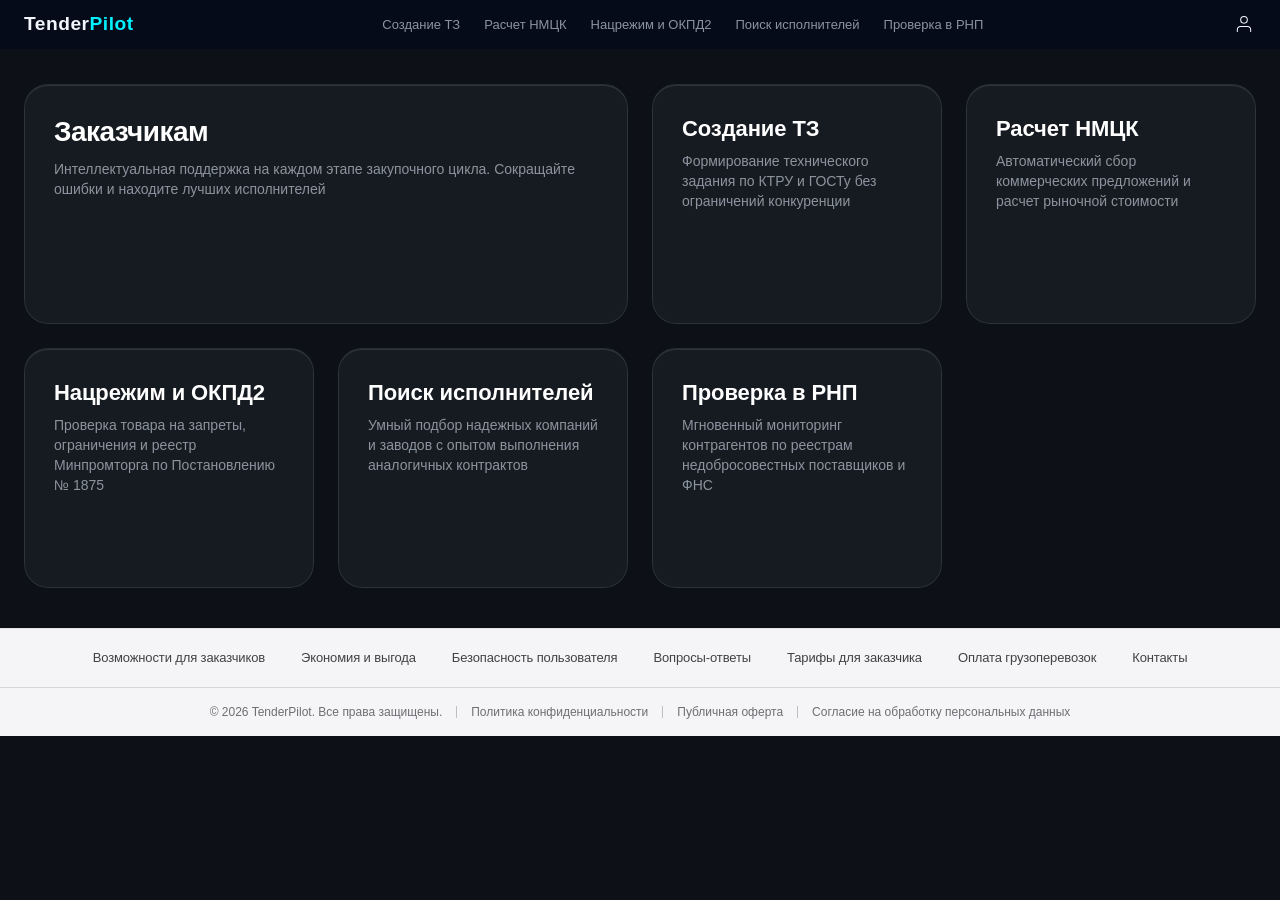
==== customer.html @ 8865c6a0 "Add files via upload" ====
<!DOCTYPE html>
<html lang="ru">
<head>
    <meta charset="UTF-8">
    <meta name="viewport" content="width=device-width, initial-scale=1.0">
    <title>Заказчикам — TenderPilot | Инструменты для эффективных закупок</title>
    <meta name="description" content="Автоматизация закупок: генерация ТЗ, расчет НМЦК, поиск надежных поставщиков и контроль этапов исполнения.">
    <link rel="stylesheet" href="style.css">
</head>
<body>

    <header>
        <div class="header-container">
            <button class="menu-toggle" id="menu-toggle" aria-label="Меню">
                <svg class="icon-burger" viewBox="0 0 24 24" fill="none" stroke="currentColor" stroke-linecap="round" stroke-linejoin="round">
                    <line x1="3" y1="12" x2="21" y2="12"></line>
                    <line x1="3" y1="6" x2="21" y2="6"></line>
                    <line x1="3" y1="18" x2="21" y2="18"></line>
                </svg>
                <svg class="icon-close" viewBox="0 0 24 24" fill="none" stroke="currentColor" stroke-linecap="round" stroke-linejoin="round">
                    <line x1="17" y1="7" x2="7" y2="17"></line>
                    <line x1="7" y1="7" x2="17" y2="17"></line>
                </svg>
            </button>

            <a class="logo" href="index.html">Tender<span>Pilot</span></a>

            <nav class="nav-links" id="main-nav">
                <a href="#card-tz" class="menu-item-link">Создание ТЗ</a>
                <a href="#card-nmck" class="menu-item-link">Расчет НМЦК</a>
                <a href="#card-natregime" class="menu-item-link">Нацрежим и ОКПД2</a>
                <a href="#card-search" class="menu-item-link">Поиск исполнителей</a>
                <a href="#card-rnp" class="menu-item-link">Проверка в РНП</a>
            </nav>

            <a class="lk-btn" href="#login" aria-label="Личный кабинет">
                <svg viewBox="0 0 24 24" fill="none" stroke="currentColor" stroke-linecap="round" stroke-linejoin="round">
                    <path d="M20 21v-2a4 4 0 0 0-4-4H8a4 4 0 0 0-4 4v2" />
                    <circle cx="12" cy="7" r="4" />
                </svg>
            </a>
        </div>
    </header>

    <main>
        <div id="grid-customer" class="bento-grid">
            <!-- Hero блок -->
            <div class="bento-card main-hero">
                <div class="bento-card-inner">
                    <div class="bento-card-front">
                        <h1>Заказчикам</h1>
                        <p>Интеллектуальная поддержка на каждом этапе закупочного цикла. Сокращайте ошибки и находите лучших исполнителей</p>
                    </div>
                </div>
            </div>

            <!-- 1. Создание ТЗ (маленькая) -->
            <div class="bento-card" id="card-tz">
                <div class="bento-card-inner">
                    <div class="bento-card-front">
                        <div class="bento-card-front-content">
                            <h3>Создание ТЗ</h3>
                            <p>Формирование технического задания по КТРУ и ГОСТу без ограничений конкуренции</p>
                        </div>
                    </div>
                    <div class="bento-card-back">
                        <div class="bento-card-back-header">
                            <h3>Генератор ТЗ</h3>
                            <div class="bento-card-close-icon">
                                <svg viewBox="0 0 24 24" fill="none" stroke="currentColor" stroke-width="2.5" stroke-linecap="round" stroke-linejoin="round"><line x1="18" y1="6" x2="6" y2="18"></line><line x1="6" y1="6" x2="18" y2="18"></line></svg>
                            </div>
                        </div>
                        <div class="bento-card-widget-zone">
                            <p>Опишите предмет закупки в свободной форме...</p>
                        </div>
                    </div>
                </div>
            </div>

            <!-- 2. Расчет НМЦК (маленькая) -->
            <div class="bento-card" id="card-nmck">
                <div class="bento-card-inner">
                    <div class="bento-card-front">
                        <div class="bento-card-front-content">
                            <h3>Расчет НМЦК</h3>
                            <p>Автоматический сбор коммерческих предложений и расчет рыночной стоимости</p>
                        </div>
                    </div>
                    <div class="bento-card-back">
                        <div class="bento-card-back-header">
                            <h3>Обоснование НМЦК</h3>
                            <div class="bento-card-close-icon">
                                <svg viewBox="0 0 24 24" fill="none" stroke="currentColor" stroke-width="2.5" stroke-linecap="round" stroke-linejoin="round"><line x1="18" y1="6" x2="6" y2="18"></line><line x1="6" y1="6" x2="18" y2="18"></line></svg>
                            </div>
                        </div>
                        <div class="bento-card-widget-zone"></div>
                    </div>
                </div>
            </div>

            <!-- 3. Нацрежим и ОКПД2 (широкая на всю ширину на мобилке) -->
            <div class="bento-card bento-wide" id="card-natregime">
                <div class="bento-card-inner">
                    <div class="bento-card-front">
                        <div class="bento-card-front-content">
                            <h3>Нацрежим и ОКПД2</h3>
                            <p>Проверка товара на запреты, ограничения и реестр Минпромторга по Постановлению № 1875</p>
                        </div>
                    </div>
                    <div class="bento-card-back">
                        <div class="bento-card-back-header">
                            <h3>Проверка нацрежима</h3>
                            <div class="bento-card-close-icon">
                                <svg viewBox="0 0 24 24" fill="none" stroke="currentColor" stroke-width="2.5" stroke-linecap="round" stroke-linejoin="round"><line x1="18" y1="6" x2="6" y2="18"></line><line x1="6" y1="6" x2="18" y2="18"></line></svg>
                            </div>
                        </div>
                        <div class="bento-card-widget-zone">
                            <p>Введите код ОКПД2 или наименование товара...</p>
                        </div>
                    </div>
                </div>
            </div>

            <!-- 4. Поиск исполнителей (маленькая) -->
            <div class="bento-card" id="card-search">
                <div class="bento-card-inner">
                    <div class="bento-card-front">
                        <div class="bento-card-front-content">
                            <h3>Поиск исполнителей</h3>
                            <p>Умный подбор надежных компаний и заводов с опытом выполнения аналогичных контрактов</p>
                        </div>
                    </div>
                    <div class="bento-card-back">
                        <div class="bento-card-back-header">
                            <h3>Подбор поставщиков</h3>
                            <div class="bento-card-close-icon">
                                <svg viewBox="0 0 24 24" fill="none" stroke="currentColor" stroke-width="2.5" stroke-linecap="round" stroke-linejoin="round"><line x1="18" y1="6" x2="6" y2="18"></line><line x1="6" y1="6" x2="18" y2="18"></line></svg>
                            </div>
                        </div>
                        <div class="bento-card-widget-zone"></div>
                    </div>
                </div>
            </div>

            <!-- 5. Проверка в РНП (маленькая) -->
            <div class="bento-card" id="card-rnp">
                <div class="bento-card-inner">
                    <div class="bento-card-front">
                        <div class="bento-card-front-content">
                            <h3>Проверка в РНП</h3>
                            <p>Мгновенный мониторинг контрагентов по реестрам недобросовестных поставщиков и ФНС</p>
                        </div>
                    </div>
                    <div class="bento-card-back">
                        <div class="bento-card-back-header">
                            <h3>Скоринг контрагента</h3>
                            <div class="bento-card-close-icon">
                                <svg viewBox="0 0 24 24" fill="none" stroke="currentColor" stroke-width="2.5" stroke-linecap="round" stroke-linejoin="round"><line x1="18" y1="6" x2="6" y2="18"></line><line x1="6" y1="6" x2="18" y2="18"></line></svg>
                            </div>
                        </div>
                        <div class="bento-card-widget-zone"></div>
                    </div>
                </div>
            </div>
        </div>
    </main>

<!-- ==================== ИНТЕРАКТИВНЫЙ ПРЕДФУТЕР V5 (МОНОЛИТ) ==================== -->
<section class="premium-shutter-section">
    <div class="shutter-layout-container">
        
        <!-- Управляющая строчка кнопок меню -->
<!-- Управляющая строчка кнопок меню -->
<div class="shutter-control-bar">
    <button class="shutter-trigger-btn" data-panel="panel-features">Возможности для заказчиков</button>
    <button class="shutter-trigger-btn" data-panel="panel-benefits">Экономия и выгода</button>
    <button class="shutter-trigger-btn" data-panel="panel-security">Безопасность пользователя</button>
    <button class="shutter-trigger-btn" data-panel="panel-faq">Вопросы-ответы</button>
    <button class="shutter-trigger-btn" data-panel="panel-tariffs">Тарифы для заказчика</button>
    <button class="shutter-trigger-btn" data-panel="panel-payment">Оплата грузоперевозок</button>
    <button class="shutter-trigger-btn" data-panel="panel-contacts">Контакты</button>
</div>

        <!-- Главный контейнер для выезжающих панелей -->
        <div class="shutter-dynamic-box">
        
<!-- ВОЗМОЖНОСТИ ДЛЯ Заказчиков -->
<div id="panel-features" class="shutter-panel-item">
    <div class="shutter-features-showcase">
        
        <!-- Левая половина: Аккордеон (650px) -->
        <div class="shutter-faq-accordion-box">
            
            <!-- Пункт 1: Создание ТЗ -->
            <div class="shutter-accordion-item" data-image="1">
                <button class="shutter-accordion-trigger">
                    <span>Автоматическая генерация технических заданий по ГОСТ и КТРУ без риска жалоб в ФАС</span>
                    <span class="shutter-arrow-icon"></span>
                </button>
                <div class="shutter-accordion-content">
                    <p>Интеллектуальный генератор ТЗ TenderPilot за считанные минуты формирует юридически безупречное описание объекта закупки по 44-ФЗ и 223-ФЗ на основе краткого запроса в свободной форме. Нейросеть автоматически подбирает актуальные коды ОКПД2, обязательные характеристики из каталога товаров, работ и услуг (КТРУ) и действующие стандарты ГОСТ. Алгоритм проверяет текст на признаки ограничения конкуренции и упоминание конкретных брендов без обоснования, защищая контрактного управляющего от предписаний и штрафов ФАС, а также исключая поставку некачественных аналогов.</p>
                </div>
            </div>


            <!-- Пункт 2: Расчет НМЦК -->
            <div class="shutter-accordion-item" data-image="2">
                <button class="shutter-accordion-trigger">
                    <span>Автоматический сбор коммерческих предложений и безошибочный расчет НМЦК</span>
                    <span class="shutter-arrow-icon"></span>
                </button>
                <div class="shutter-accordion-content">
                    <p>Сервис обоснования цены TenderPilot избавляет контрактную службу от рутинного обзвона поставщиков и ручного свода таблиц. Система автоматически анализирует исполненные контракты из реестра ЕИС, актуальные рыночные предложения и прайс-листы проверенных компаний, формируя релевантную выборку цен без аномальных отклонений. Алгоритм мгновенно рассчитывает начальную максимальную цену контракта методом сопоставимых рыночных цен с учетом коэффициента вариации и готовит готовый протокол обоснования НМЦК, защищенный от претензий Казначейства и органов финансового контроля.</p>
                </div>
            </div>

            <!-- Пункт 3: Поиск исполнителя -->
            <div class="shutter-accordion-item" data-image="3">
                <button class="shutter-accordion-trigger">
                    <span>Интеллектуальный подбор надежных поставщиков и подрядчиков с подтвержденным опытом</span>
                    <span class="shutter-arrow-icon"></span>
                </button>
                <div class="shutter-accordion-content">
                    <p>Алгоритм подбора исполнителей TenderPilot решает проблему несостоявшихся закупок и слабой конкуренции на торгах. Система анализирует базу исполненных контрактов из ЕИС, реестры субъектов МСП, производственные мощности и региональное присутствие компаний, формируя список целевых поставщиков с подтвержденным опытом работы по вашему ОКПД2. Вы можете в один клик отправить адресные приглашения на участие в тендере или закупке малого объема проверенным производителям, обеспечив высокую конкуренцию, реальное снижение начальной цены и своевременное закрытие потребности.</p>
                </div>
            </div>

            <!-- Пункт 4: Анализ рисков -->
            <div class="shutter-accordion-item" data-image="4">
                <button class="shutter-accordion-trigger">
                    <span>Автоматическая проверка заявок на аффилированность, сговор и коррупционные риски</span>
                    <span class="shutter-arrow-icon"></span>
                </button>
                <div class="shutter-accordion-content">
                    <p>Модуль комплаенс-контроля TenderPilot защищает заказчика от картельных сговоров, конфликта интересов и заключения контрактов с фирмами-однодневками. Система за секунды проводит глубокий скоринг участников по базам ФНС, арбитражных судов и исполнительных производств, выявляя скрытую аффилированность через общих учредителей, директоров, адреса, IP и телефоны. Алгоритм подсвечивает признаки ценового демпинга, массовой смены руководства и налоговых блокировок, помогая закупочной комиссии принимать обоснованные решения и проходить любые проверки контролирующих органов без замечаний.</p>
                </div>
            </div>


            <!-- Пункт 5: Проверка в РНП -->
            <div class="shutter-accordion-item" data-image="5">
                <button class="shutter-accordion-trigger">
                    <span>Мгновенный мониторинг участников по реестрам недобросовестных поставщиков (РНП)</span>
                    <span class="shutter-arrow-icon"></span>
                </button>
                <div class="shutter-accordion-content">
                    <p>Система автоматической проверки контрагентов TenderPilot избавляет закупочную комиссию от ручного поиска сведений в реестрах ФАС и исключает ошибки при рассмотрении заявок. Платформа в режиме реального времени сверяет каждого участника по официальным базам РНП по 44-ФЗ, 223-ФЗ и 615-ПП, а также проверяет наличие записей в чёрном списке у его учредителей и генерального директора. При обнаружении нарушений или фактов уклонения от контрактов алгоритм мгновенно формирует аргументированное заключение для протокола отклонения, защищая заказчика от срыва поставок и административных штрафов.</p>
                </div>
            </div>


            <!-- Пункт 6: Контроль этапов -->
            <div class="shutter-accordion-item" data-image="6">
                <button class="shutter-accordion-trigger">
                    <span>Сквозной контроль сроков закупочного цикла, исполнения контрактов и документооборота</span>
                    <span class="shutter-arrow-icon"></span>
                </button>
                <div class="shutter-accordion-content">
                    <p>Система управления закупочным циклом TenderPilot избавляет контрактную службу от ручного ведения таблиц и страхует от просрочки процессуальных регламентов. Платформа автоматически формирует календарь ключевых контрольных точек по каждой процедуре: от ответов на запросы разъяснений и публикации протоколов в ЕИС до графиков поставки, электронной приёмки и оплаты по контракту. Умные уведомления заранее напоминают о приближающихся дедлайнах и формируют шаблоны претензий при нарушении сроков подрядчиком, обеспечивая полный порядок в ЭДО и защиту специалистов от штрафов за нарушение сроков.</p>
                </div>
            </div>


            <!-- Пункт 7: Обучение -->
            <div class="shutter-accordion-item" data-image="7">
                <button class="shutter-accordion-trigger">
                    <span>База знаний, разбор изменений 44-ФЗ и 223-ФЗ и практика решений ФАС для заказчиков</span>
                    <span class="shutter-arrow-icon"></span>
                </button>
                <div class="shutter-accordion-content">
                    <p>Образовательный модуль TenderPilot помогает контрактным управляющим и членам закупочных комиссий всегда работать по актуальным нормам законодательства без риска допустить ошибку из-за очередных поправок. Платформа предоставляет доступ к структурированным курсам по 44-ФЗ и 223-ФЗ, пошаговым инструкциям по применению национального режима, правилам электронной приёмки и претензионной работе. Встроенная база актуальных разъяснений Минфина, решений ФАС и проверенных шаблонов документов позволяет быстро находить законное решение в сложных рабочих ситуациях и оперативно вводить в работу новых сотрудников отдела закупок.</p>
                </div>
            </div>

        </div> <!-- /shutter-faq-accordion-box -->

   
    <!-- Правая половина: Чистое пространство для картинок (650px) -->
               <!-- Правая половина: Сюда подставил реальные картинки для тестов -->
        <div class="shutter-features-visual">
            <img src="https://unsplash.com" class="feat-showcase-img" data-img="1" alt="Создание ТЗ по ГОСТ и КТРУ для заказчиков">
            <img src="https://unsplash.com" class="feat-showcase-img" data-img="2" alt="Автоматический сбор КП и расчет НМЦК">
            <img src="https://unsplash.com" class="feat-showcase-img" data-img="3" alt="Поиск надежных исполнителей и поставщиков">
            <img src="https://unsplash.com" class="feat-showcase-img" data-img="4" alt="Анализ рисков, сговора и аффилированности заявок">
            <img src="https://unsplash.com" class="feat-showcase-img" data-img="5" alt="Проверка участников по реестру недобросовестных поставщиков РНП">
            <img src="https://unsplash.com" class="feat-showcase-img" data-img="6" alt="Сквозной контроль этапов закупки и документооборота">
            <img src="https://unsplash.com" class="feat-showcase-img" data-img="7" alt="Обучение и база знаний по 44-ФЗ и 223-ФЗ для заказчиков">
        </div>

    </div> <!-- /shutter-features-showcase -->
</div> <!-- /panel-features -->

<!-- ПАНЕЛЬ: ЭКОНОМИЯ И ВЫГОДА -->
<div id="panel-benefits" class="shutter-panel-item">
    <div class="shutter-payment-flow">
        
        <div class="shutter-payment-block">
            <h4 class="shutter-payment-title">Экономия до 80% времени на подготовке закупки и расчете НМЦК</h4>
            <p class="shutter-payment-text">Ручное составление технического задания по ГОСТ, подбор кодов КТРУ и сбор коммерческих предложений занимают у специалиста от нескольких часов до пары дней. Интеллектуальные алгоритмы TenderPilot формируют документацию и обосновывают начальную цену контракта за 5–10 минут, кратно повышая скорость работы отдела закупок.</p>
        </div>

        <div class="shutter-payment-divider"></div>

        <div class="shutter-payment-block">
            <h4 class="shutter-payment-title">Защита от штрафов ФАС, претензий КРУ и срыва поставок</h4>
            <p class="shutter-payment-text">Стоимость подписки окупается с первой предотвращённой ошибки в извещении или при проверке заявок. Система заранее выявляет признаки ограничения конкуренции, сговор и аффилированность участников, а также отсеивает фирмы-однодневки из РНП, страхуя заказчика от административных штрафов и неисполненных контрактов.</p>
        </div>

        <div class="shutter-payment-divider"></div>

        <div class="shutter-payment-block">
            <h4 class="shutter-payment-title">Реальная экономия бюджета и рост объема закупок без расширения штата</h4>
            <p class="shutter-payment-text">Адресное приглашение проверенных производителей повышает конкуренцию на торгах и обеспечивает максимальное снижение цены от НМЦК. При этом один контрактный управляющий с помощью TenderPilot успевает вести в 3–4 раза больше процедур по 44-ФЗ и 223-ФЗ без переработок и раздувания штата.</p>
        </div>

    </div>
</div>

<!-- ПАНЕЛЬ: БЕЗОПАСНОСТЬ ДЛЯ ПОЛЬЗОВАТЕЛЯ -->
<div id="panel-security" class="shutter-panel-item">
    <div class="shutter-payment-flow">
        
        <div class="shutter-payment-block">
            <h4 class="shutter-payment-title">Полная конфиденциальность черновиков закупок и расчетов НМЦК</h4>
            <p class="shutter-payment-text">Загруженные вами проекты технических заданий, расчеты начальной максимальной цены, коммерческие предложения и заявки участников строго изолированы в вашем рабочем пространстве. Информация заказчика не используется для дообучения общих моделей ИИ и гарантированно не попадает к третьим лицам до публикации закупки.</p>
        </div>

        <div class="shutter-payment-divider"></div>

        <div class="shutter-payment-block">
            <h4 class="shutter-payment-title">Правовая точность и опоры на нормы закона без выдумок ИИ</h4>
            <p class="shutter-payment-text">Алгоритмы TenderPilot работают исключительно на основе актуальной редакции 44-ФЗ, 223-ФЗ, действующих стандартов ГОСТ, каталога КТРУ и официальных реестров ФНС и ФАС. Каждый вывод при генерации ТЗ или проверке контрагента подкрепляется точной ссылкой на нормативный акт или реестровую запись.</p>
        </div>

        <div class="shutter-payment-divider"></div>

        <div class="shutter-payment-block">
            <h4 class="shutter-payment-title">Защищённый российский контур и соответствие 152-ФЗ</h4>
            <p class="shutter-payment-text">Передача данных между браузером и платформой защищена современным криптографическим шифрованием, а хранение и обработка информации осуществляются на серверах на территории РФ в полном соответствии с требованиями 152-ФЗ и корпоративными регламентами информационной безопасности.</p>
        </div>

    </div>
</div>


<!-- ПАНЕЛЬ 1: ТАРИФЫ (Монохромная лента) -->
            <div id="panel-tariffs" class="shutter-panel-item">
                <div class="shutter-tariffs-row">
                    
                    <!-- Плашка 1 -->
                    <div class="shutter-tariff-card">
                        <div class="shutter-card-head">
                            <h3>Старт</h3>
                            <div class="shutter-price-val">9 900 ₽<span>/мес</span></div>
                        </div>
                        <ul class="shutter-card-list">
                            <li>Генератор ТЗ по ГОСТ и каталогу КТРУ (до 15 закупок)</li>
                            <li>Автоматический сбор КП и расчет НМЦК</li>
                            <li>Мгновенная проверка участников по реестру РНП</li>
                            <li>Доступ к базе знаний и шаблонам по 44-ФЗ и 223-ФЗ</li>
                        </ul>
                        <button class="shutter-btn-action js-open-contacts">Выбрать</button>
                    </div>

                    <!-- Плашка 2 -->
                    <div class="shutter-tariff-card">
                        <div class="shutter-card-head">
                            <h3>Бизнес</h3>
                            <div class="shutter-price-val">19 900 ₽<span>/мес</span></div>
                        </div>
                        <ul class="shutter-card-list">
                            <li>Безлимитная генерация ТЗ и обоснование НМЦК</li>
                            <li>Умный поиск надежных поставщиков с опытом в ЕИС</li>
                            <li>Трекинг сроков контракта и контроль документооборота</li>
                            <li>Персональный онлайн-консультант по закупкам</li>
                        </ul>
                        <button class="shutter-btn-action js-open-contacts">Выбрать</button>
                    </div>

                    <!-- Плашка 3 (Акцентная) -->
                    <div class="shutter-tariff-card shutter-featured">
                        <div class="shutter-card-head">
                            <h3>Про</h3>
                            <div class="shutter-price-val">34 900 ₽<span>/мес</span></div>
                        </div>
                        <ul class="shutter-card-list">
                            <li>Глубокий анализ заявок на сговор и аффилированность</li>
                            <li>Антикоррупционный скоринг и защита от жалоб в ФАС</li>
                            <li>Полный безлимит на все инструменты для отдела закупок</li>
                            <li>Выделенный эксперт и аудит документации 24/7</li>
                        </ul>
                        <button class="shutter-btn-action js-open-contacts">Выбрать</button>
                    </div>

                    <!-- Плашка 4 -->
                    <div class="shutter-tariff-card">
                        <div class="shutter-card-head">
                            <h3>Кастом</h3>
                            <div class="shutter-price-val">Индивидуально</div>
                        </div>
                        <ul class="shutter-card-list">
                            <li>Интеграция по API с 1С, ERP и корпоративными ЭТП</li>
                            <li>Обучение контрактной службы и закупочной комиссии</li>
                            <li>Выделенный защищенный сервер под требования ИБ</li>
                            <li>Работа по 44-ФЗ / 223-ФЗ, индивидуальный договор и ЭДО</li>
                        </ul>
                        <button class="shutter-btn-action js-open-contacts">Связаться</button>
                    </div>

                </div>
            </div>

<!-- --- БЛОК ОПЛАТЫ (ПОСЛЕДОВАТЕЛЬНЫЙ ПОТОК В СТИЛЕ FAQ) --- -->
<div id="panel-payment" class="shutter-panel-item">
    <div class="shutter-payment-flow">
        
        <!-- Способ 1 -->
        <div class="shutter-payment-block">
            <h4 class="shutter-payment-title">Моментальная онлайн-оплата на платформе</h4>
            <p class="shutter-payment-text">
                Удобный и самый быстрый способ активировать транспортные услуги. Оплата осуществляется непосредственно на сайте TenderPilot с помощью банковских карт (Visa, Mastercard, МИР) или через Систему быстрых платежей (QR-код СБП).
            </p>
            <ul class="shutter-payment-sublist">
                <li><strong>Безопасность транзакций:</strong> Все операции проходят через сертифицированный платежный шлюз с поддержкой протокола 3D-Secure. Сервис TenderPilot не сохраняет и не передает третьим лицам платежные данные вашей карты.</li>
                <li><strong>Скорость обработки:</strong> Зачисление средств происходит мгновенно, а официальный фискальный чек автоматически отправляется на ваш email.</li>
            </ul>
        </div>

        <!-- Тонкая горизонтальная разделительная черта -->
        <div class="shutter-payment-divider"></div>

        <!-- Способ 2 -->
        <div class="shutter-payment-block">
            <h4 class="shutter-payment-title">Безналичный расчет по счету от транспортной компании</h4>
            <p class="shutter-payment-text">
                Оптимальный вариант для юридических лиц и индивидуальных предпринимателей, которым необходим полный пакет закрывающих документов для бухгалтерии.
            </p>
            <ul class="shutter-payment-sublist">
                <li><strong>Как это работает:</strong> Если доставка груза организуется через партнерские транспортные компании, официальный счет на оплату логистических услуг формируется и отправляется на вашу электронную почту напрямую от ТК.</li>
                <li><strong>Удобство и отчетность:</strong> Оплата производится стандартным банковским переводом на расчетный счет. По завершении грузоперевозки вам предоставляются оригиналы закрывающих актов и товарно-транспортных накладных (УПД) через системы ЭДО или курьерской почтой.</li>
            </ul>
        </div>

    </div>
</div>

<!-- ПАНЕЛЬ 2: FAQ (7 Вопросов для заказчиков) -->
            <div id="panel-faq" class="shutter-panel-item">
                <div class="shutter-faq-accordion-box">
                    
                    <!-- Вопрос 1 -->
                    <div class="shutter-accordion-item">
                        <button class="shutter-accordion-trigger">
                            <span>Гарантирует ли генератор ТЗ отсутствие жалоб в ФАС и штрафов?</span>
                            <span class="shutter-arrow-icon"></span>
                        </button>
                        <div class="shutter-accordion-content">
                            <p>Нейросеть формирует техническое задание строго на основе актуальных позиций каталога КТРУ, действующих ГОСТов и требований национального режима. Алгоритм автоматически исключает избыточные требования и упоминания товарных знаков без обоснования эквивалентности, защищая контрактного управляющего от предписаний и штрафов антимонопольной службы.</p>
                        </div>
                    </div>

                    <!-- Вопрос 2 -->
                    <div class="shutter-accordion-item">
                        <button class="shutter-accordion-trigger">
                            <span>Подходит ли автоматический расчет НМЦК для проверок Казначейства и КРУ?</span>
                            <span class="shutter-arrow-icon"></span>
                        </button>
                        <div class="shutter-accordion-content">
                            <p>Да, система использует метод сопоставимых рыночных цен в строгом соответствии со статьей 22 44-ФЗ и методическими рекомендациями Минэкономразвития. Платформа подбирает идентичные исполненные контракты из реестра ЕИС, очищает выборку от аномальных выбросов и формирует готовый протокол обоснования НМЦК с расчетом коэффициента вариации.</p>
                        </div>
                    </div>

                    <!-- Вопрос 3 -->
                    <div class="shutter-accordion-item">
                        <button class="shutter-accordion-trigger">
                            <span>Как система помогает привлекать надежных исполнителей на закупки?</span>
                            <span class="shutter-arrow-icon"></span>
                        </button>
                        <div class="shutter-accordion-content">
                            <p>Алгоритм анализирует базу исполненных контрактов в ЕИС по вашему коду ОКПД2, отбирает реальных производителей и поставщиков с подтвержденным опытом работы в вашем регионе без срывов и неустоек. Вы можете в один клик направить им адресные приглашения на торги, обеспечив высокую конкуренцию и реальное снижение начальной цены.</p>
                        </div>
                    </div>

                    <!-- Вопрос 4 -->
                    <div class="shutter-accordion-item">
                        <button class="shutter-accordion-trigger">
                            <span>По каким признакам нейросеть выявляет сговор и аффилированность участников?</span>
                            <span class="shutter-arrow-icon"></span>
                        </button>
                        <div class="shutter-accordion-content">
                            <p>Модуль антикоррупционного анализа сопоставляет данные ЕГРЮЛ, ФНС, арбитражных дел и историю совместного участия компаний в прошлых торгах. Система подсвечивает общих учредителей, руководителей, совпадение контактов, адресов и признаки ценового «тарана», помогая комиссии обоснованно оценивать риски и проходить проверки без замечаний.</p>
                        </div>
                    </div>

                    <!-- Вопрос 5 -->
                    <div class="shutter-accordion-item">
                        <button class="shutter-accordion-trigger">
                            <span>Проверяет ли сервис бывших учредителей и директоров при поиске в РНП?</span>
                            <span class="shutter-arrow-icon"></span>
                        </button>
                        <div class="shutter-accordion-content">
                            <p>Да, мониторинг ведется одновременно по реестрам недобросовестных поставщиков по 44-ФЗ, 223-ФЗ и 615-ПП в режиме реального времени. Система проверяет не только ИНН самой организации-участника, но и наличие записей в черном списке ФАС у ее генерального директора и учредителей, исключая допуск недобросовестных подрядчиков через новые юрлица.</p>
                        </div>
                    </div>

                    <!-- Вопрос 6 -->
                    <div class="shutter-accordion-item">
                        <button class="shutter-accordion-trigger">
                            <span>Как быстро обновляется база знаний и курсы при поправках в 44-ФЗ и 223-ФЗ?</span>
                            <span class="shutter-arrow-icon"></span>
                        </button>
                        <div class="shutter-accordion-content">
                            <p>Методическая база, шаблоны документов и обучающие модули для специалистов контрактной службы обновляются в течение 48 часов после вступления в силу новых постановлений Правительства, разъяснений Минфина или знаковых решений ФАС. Вся информация подается в формате пошаговых инструкций для ежедневной работы.</p>
                        </div>
                    </div>

                    <!-- Вопрос 7 -->
                    <div class="shutter-accordion-item">
                        <button class="shutter-accordion-trigger">
                            <span>Как оформляется оплата для бюджетных и корпоративных заказчиков?</span>
                            <span class="shutter-arrow-icon"></span>
                        </button>
                        <div class="shutter-accordion-content">
                            <p>Мы работаем по безналичному расчету с государственными, муниципальными учреждениями и коммерческими компаниями по 44-ФЗ и 223-ФЗ. Предоставляем полный комплект документов для бухгалтерии, выставляем счета и закрывающие УПД через системы электронного документооборота Контур.Диадок и СБИС, а также открываем бесплатный тестовый доступ на 3 дня по ИНН.</p>
                        </div>
                    </div>

                </div>
            </div>


<!-- ПАНЕЛЬ 3: КОНТАКТЫ -->
<div id="panel-contacts" class="shutter-panel-item">
    <div class="shutter-contacts-single-flow">
        
        <div class="shutter-flow-line">
            <span>Связаться в мессенджере: </span>
            <a href="https://t.me" target="_blank" class="shutter-flow-link">Telegram</a>, 
            <a href="https://wa.me" target="_blank" class="shutter-flow-link">WhatsApp</a>
        </div>
        
        <div class="shutter-flow-line">
            <span>Электронная почта: </span>
            <a href="mailto:info@tenderpilot.ru" class="shutter-flow-link">info@tenderpilot.ru</a>
        </div>
        
        <div class="shutter-flow-line">
            <span>Тел: </span>
            <a href="tel:+78000000000" class="shutter-flow-link">8 800 000-00-00</a>
        </div>
        
        <div class="shutter-flow-legal-group">
            <div class="shutter-flow-line">
                <span>ИП Ромашка Александр Владимирович</span>
            </div>
            <div class="shutter-flow-line">
                <span>ИНН: 77XXXXXXXXXX, ОГРНИП: XXXXXXXXXXXXXXX</span>
            </div>
        </div>

   </div> <!-- закрывает .shutter-contacts-single-flow -->
</div> <!-- закрывает #panel-contacts -->
</div> <!-- закрывает .shutter-dynamic-box -->
</div> <!-- закрывает .shutter-layout-container -->
</section> <!-- закрывает .premium-shutter-section -->


<footer class="legal-footer">
    <div class="legal-footer-container">
        <span class="copyright-text">&copy; 2026 TenderPilot. Все права защищены.</span>
        <a href="/privacy/" target="_blank">Политика конфиденциальности</a>
        <a href="/terms/" target="_blank">Публичная оферта</a>
        <a href="/consent/" target="_blank">Согласие на обработку персональных данных</a>
    </div>
</footer>
    <script src="main.js"></script>
</body>
</html>
---- style.css ----
/* ==========================================================================
   1. БАЗОВЫЕ НАСТРОЙКИ, СБРОС СТИЛЕЙ И ЕДИНАЯ ТИПОГРАФИКА ТЕНДЕРПИЛОТ
   ========================================================================== */
* { 
  margin: 0; 
  padding: 0; 
  box-sizing: border-box; 
  font-family: -apple-system, BlinkMacSystemFont, "Segoe UI", Roboto, Helvetica, Arial, sans-serif !important;
  -webkit-tap-highlight-color: transparent !important;
  tap-highlight-color: transparent !important;
}

html, body {
    background-color: #0d1117;
    color: #c9d1d9;
    line-height: 1.5;
    overflow-x: hidden !important;
    width: 100% !important;
    max-width: 100% !important;
    display: flex;
    flex-direction: column;
    min-height: 100vh; /* Растягиваем body на весь экран */
}


/* Фикс для предотвращения прыжков при открытии модалки */
body.bento-active {
    overflow: hidden !important;
    padding-right: 0 !important; 
}

/* ШАПКА (глухая монолитная плита поверх шторки — как Калашников) */
header {
    position: fixed;
    top: 0;
    left: 0;
    width: 100%;
    padding: 10px 0;
    background-color: #060b19;
    z-index: 100;
    display: flex;
    align-items: center;
    border-bottom: none;
    overflow: visible;
}

.header-container {
    position: relative;
    z-index: 100;
    display: flex;
    align-items: center;
    justify-content: space-between;
    width: 100%;
    max-width: 1300px;
    padding: 0 24px;
    margin: 0 auto;
    overflow: visible;
}

.logo {
    position: relative;
    z-index: 100;
    font-size: 1.2rem;
    font-weight: 700;
    color: #f0f6fc;
    letter-spacing: 0.5px;
    text-decoration: none;
}

.logo span {
    color: #00f2fe;
}

/* Бургер меню и кнопка ЛК (близнецы) */
.menu-toggle {
    position: relative;
    z-index: 100;
    display: none;
    background: none;
    border: none;
    padding: 0;
    width: 24px;
    height: 24px;
    cursor: pointer;
    color: #f0f6fc;
    align-items: center;
    justify-content: center;
    outline: none;
    overflow: visible;
    -webkit-tap-highlight-color: transparent;
}

.menu-toggle svg,
.lk-btn svg {
    position: relative;
    z-index: 2;
    width: 20px;
    height: 20px;
    stroke: #f0f6fc;
    stroke-width: 1.25;
    transition: stroke 0.2s ease, filter 0.2s ease;
    pointer-events: none;
}

/* Плавная перекрёстная смена бургера и компактной «х» в такт с иконкой ЛК */
.menu-toggle .icon-burger,
.menu-toggle .icon-close {
    position: absolute;
    top: 50%;
    left: 50%;
    transform: translate(-50%, -50%);
    will-change: opacity, transform;
}

/* При закрытии: крестик держится, пока шторка едет, а бургер проявляется в финале вместе с ЛК */
.menu-toggle .icon-burger {
    opacity: 1;
    transform: translate(-50%, -50%) scale(1);
    transition: opacity 0.32s ease 0.24s, transform 0.32s ease 0.24s, stroke 0.2s ease, filter 0.2s ease;
}

.menu-toggle .icon-close {
    opacity: 0;
    transform: translate(-50%, -50%) scale(0.85);
    transition: opacity 0.22s ease 0.14s, transform 0.22s ease 0.14s, stroke 0.2s ease, filter 0.2s ease;
}

/* При открытии: бургер уходит, крестик проявляется */
.menu-toggle.active .icon-burger {
    opacity: 0;
    transform: translate(-50%, -50%) scale(0.85);
    transition: opacity 0.16s ease 0s, transform 0.16s ease 0s, stroke 0.2s ease, filter 0.2s ease;
}

.menu-toggle.active .icon-close {
    opacity: 1;
    transform: translate(-50%, -50%) scale(1);
    transition: opacity 0.26s ease 0.12s, transform 0.26s ease 0.12s, stroke 0.2s ease, filter 0.2s ease;
}

/* Световой блик при тапе: убираем transition только у stroke и filter, но НЕ трогаем opacity */
.menu-toggle.is-tapped svg,
.lk-btn.is-tapped svg {
    stroke: #ffffff;
    filter: drop-shadow(0 0 6px rgba(255, 255, 255, 0.95));
    transition-property: opacity, transform !important;
}

/* Концентрированный чисто белый световой блик при тапе */
.menu-toggle::after,
.lk-btn::after {
    content: "";
    position: absolute;
    top: 50%;
    left: 50%;
    width: 38px;
    height: 38px;
    transform: translate(-50%, -50%) scale(0.35);
    border-radius: 50%;
    background: radial-gradient(
        circle,
        rgba(255, 255, 255, 0.78) 0%,
        rgba(255, 255, 255, 0.38) 38%,
        rgba(255, 255, 255, 0) 70%
    );
    opacity: 0;
    pointer-events: none;
    z-index: 1;
}

.menu-toggle.is-tapped::after,
.lk-btn.is-tapped::after {
    animation: iconTapGlow 0.21s cubic-bezier(0.16, 1, 0.3, 1) forwards;
}

@keyframes iconTapGlow {
    0% {
        opacity: 1;
        transform: translate(-50%, -50%) scale(0.45);
    }
    50% {
        opacity: 0.9;
        transform: translate(-50%, -50%) scale(1);
    }
    100% {
        opacity: 0;
        transform: translate(-50%, -50%) scale(1.15);
    }
}

@media (max-width: 768px) {
    .menu-toggle {
        display: flex;
    }

    .header-container {
        padding: 0 16px;
        gap: 16px;
        justify-content: flex-start;
    }

    .lk-btn {
        margin-left: auto;
    }
}

.lk-btn {
    position: relative;
    z-index: 100;
    display: flex;
    align-items: center;
    justify-content: center;
    width: 24px;
    height: 24px;
    border-radius: 0;
    background: none;
    text-decoration: none;
    outline: none;
    overflow: visible;
    -webkit-tap-highlight-color: transparent;
    opacity: 1;
    transition: opacity 0.32s ease 0.24s;
}

/* Плавное исчезновение ЛК при открытии меню */
body.menu-is-open .lk-btn {
    opacity: 0 !important;
    pointer-events: none !important;
    transition: opacity 0.2s ease 0s;
}

/* Навигация в шапке на десктопе: видна на внутренних страницах и скрыта на главной */
header .nav-links {
    display: flex;
    align-items: center;
    gap: 24px;
}

header .nav-links a {
    color: #8b949e;
    text-decoration: none;
    font-size: 13px;
    font-weight: 500;
    transition: color 0.2s ease;
    white-space: nowrap;
}

header .nav-links a:hover,
header .nav-links a.active {
    color: #f0f6fc;
}

@media (min-width: 769px) {
    body:has(.hub-main) header .nav-links {
        display: none;
    }
}

/* Блокировка скролла страницы при открытой шторке */
html.menu-open,
body.menu-open {
    overflow: hidden !important;
    overscroll-behavior: none !important;
    touch-action: none !important;
}

/* Мобильная шторка меню (плавный выезд полотна + каскад ссылок в обе стороны) */
@media (max-width: 768px) {
    header .nav-links {
        display: flex;
        flex-direction: column;
        align-items: flex-start;
        justify-content: flex-start;
        position: fixed;
        top: 44px;
        left: 0;
        right: 0;
        height: 120vh;
        padding: 53px 20px 120px 56px;
        z-index: 90;
        pointer-events: none;
        touch-action: none;
        overflow: hidden;
        background: transparent;
    }

    /* Само тёмное полотно шторки (ездит строго внутри окна ниже шапки) */
    header .nav-links::before {
        content: "";
        position: absolute;
        inset: 0;
        background-color: #060b19;
        transform: translate3d(0, -100%, 0);
        transition: transform 0.42s cubic-bezier(0.32, 0.72, 0, 1);
        z-index: 1;
        pointer-events: none;
    }

    header .nav-links.active {
        pointer-events: auto;
    }

    header .nav-links.active::before {
        transform: translate3d(0, 0, 0);
    }

    /* Ссылки поверх полотна: при закрытии уходят снизу вверх, при открытии — сверху вниз */
    header .nav-links .menu-item-link {
        position: relative;
        z-index: 2;
        width: 100%;
        text-align: left;
        color: rgba(240, 246, 252, 0.78);
        text-decoration: none;
        font-size: 1.2rem;
        font-weight: 700;
        letter-spacing: 0.5px;
        padding: 5px 0;
        border-bottom: 0.5px solid rgba(255, 255, 255, 0.07); /* ← Вот сюда */
        opacity: 0;
        transform: translate3d(0, -12px, 0);
        transition:
            opacity 0.22s ease,
            transform 0.26s cubic-bezier(0.4, 0, 0.2, 1),
            border-bottom-color 0.2s ease;
        -webkit-tap-highlight-color: transparent;
    }

    /* Обратный каскад при закрытии (снизу вверх, пока тёмное полотно ещё на месте) */
    header .nav-links .menu-item-link:nth-child(7) { transition-delay: 0.00s; }
    header .nav-links .menu-item-link:nth-child(6) { transition-delay: 0.02s; }
    header .nav-links .menu-item-link:nth-child(5) { transition-delay: 0.04s; }
    header .nav-links .menu-item-link:nth-child(4) { transition-delay: 0.06s; }
    header .nav-links .menu-item-link:nth-child(3) { transition-delay: 0.08s; }
    header .nav-links .menu-item-link:nth-child(2) { transition-delay: 0.10s; }
    header .nav-links .menu-item-link:nth-child(1) { transition-delay: 0.12s; }

    header .nav-links.active .menu-item-link {
        opacity: 1;
        transform: translate3d(0, 0, 0);
        transition:
            opacity 0.32s cubic-bezier(0.32, 0.72, 0, 1),
            transform 0.34s cubic-bezier(0.32, 0.72, 0, 1),
            border-bottom-color 0.2s ease;
    }

    /* Прямой каскад при открытии (сверху вниз вслед за шторкой) */
    header .nav-links.active .menu-item-link:nth-child(1) { transition-delay: 0.06s; }
    header .nav-links.active .menu-item-link:nth-child(2) { transition-delay: 0.09s; }
    header .nav-links.active .menu-item-link:nth-child(3) { transition-delay: 0.12s; }
    header .nav-links.active .menu-item-link:nth-child(4) { transition-delay: 0.15s; }
    header .nav-links.active .menu-item-link:nth-child(5) { transition-delay: 0.18s; }
    header .nav-links.active .menu-item-link:nth-child(6) { transition-delay: 0.21s; }
    header .nav-links.active .menu-item-link:nth-child(7) { transition-delay: 0.24s; }


    header .nav-links .menu-item-link:active {
        color: rgba(240, 246, 252, 0.78);
        border-bottom-width: 0.5px;
        border-bottom-color: rgba(255, 255, 255, 0.25);
        transition: none;
    }
}

/* ==========================================================================
   ГЛАВНАЯ СЕТКА ХАБА (HUB GRID)
   ========================================================================== */
.hub-main {
    width: 100%;
    padding: 84px 24px 60px;
    max-width: 1300px;
    margin: 0 auto;
    flex: 1 0 auto;
}

.hub-grid {
    display: grid;
    grid-template-columns: repeat(4, 1fr);
    grid-auto-rows: 240px;
    gap: 20px;
}

.hub-card {
    position: relative;
    background: linear-gradient(135deg, rgba(255, 255, 255, 0.04) 0%, rgba(255, 255, 255, 0.01) 100%);
    border: 1px solid rgba(255, 255, 255, 0.08);
    border-top-color: rgba(255, 255, 255, 0.14);
    border-radius: 32px;
    padding: 30px;
    text-decoration: none;
    overflow: hidden;
    display: flex;
    flex-direction: column;
    justify-content: flex-start;
    transition:
        transform 0.25s cubic-bezier(0.2, 0, 0.2, 1),
        border-color 0.25s ease,
        background 0.25s ease;
}

a.hub-card:hover {
    transform: scale(1.02);
    border-color: rgba(88, 166, 255, 0.4);
    background: rgba(255, 255, 255, 0.06);
}

/* Размеры карточек на ПК: 1 большая Hero (2x2), все остальные стандартные (1x1) */
.card-about {
    grid-column: span 2;
    grid-row: span 1;
    background: linear-gradient(135deg, #161b22 0%, #0d1117 100%);
}

.card-suppliers,
.card-customers,
.card-logistics,
.card-finance,
.card-support,
.card-legal,
.card-training {
    grid-column: span 1;
    grid-row: span 1;
}

/* Настройки для внутренней страницы (не трогаем) */
.bento-card.main-hero {
    grid-column: span 2 !important;
    pointer-events: none !important;
    user-select: none !important;
    transform: none !important;
}

/* Тексты для хаба на главной странице (без !important) */
.hub-card h2,
.hub-card h3 {
    font-size: 22px;
    font-weight: 600;
    color: #fff;
    margin: 0 0 8px 0;
    line-height: 1.25;
}

.hub-card p {
    color: #8b949e;
    font-size: 14px;
    line-height: 1.45;
    margin: 0;
}

/* Планшеты */
@media (max-width: 1024px) {
    .hub-grid {
        grid-template-columns: repeat(2, 1fr);
    }

    .card-about {
        grid-column: span 2;
    }
}

@media (max-width: 768px) {
    .hub-main {
        width: 100%;
        padding: 76px 16px 40px;
    }
}

/* Мобильные устройства: безрамочный Hero + ритм 2 -> 1 -> 2 -> 2 */
@media (max-width: 600px) {
    .hub-grid {
        grid-template-columns: repeat(2, 1fr);
        grid-auto-rows: auto;
        gap: 12px;
    }

    /* 1. О платформе — чистый безрамочный блок на всю ширину */
    .card-about {
        grid-column: span 2;
        grid-row: span 1;
        background: none;
        border: none;
        border-radius: 0;
        padding: 4px 2px 14px;
    }

    .card-about h2 {
        font-size: 26px;
        margin-bottom: 10px;
        letter-spacing: -0.02em;
    }

    .card-about p {
        font-size: 15px;
        line-height: 1.48;
        color: #9ba3ae;
    }

    /* Компактные плитки на мобилке */
    .hub-card:not(.card-about) {
        padding: 18px 16px;
        border-radius: 20px;
        min-height: 148px;
    }

    .hub-card:not(.card-about) h3 {
        font-size: 17px;
        line-height: 1.25;
        margin-bottom: 8px;
        overflow-wrap: break-word;
    }

    .hub-card:not(.card-about) p {
        font-size: 13px;
        line-height: 1.4;
    }

    /* 2. Поставщикам и 3. Заказчикам — 2 в ряд */
    .card-suppliers,
    .card-customers {
        grid-column: span 1;
        min-height: 162px;
    }

    /* 4. Логистика — широкая невысокая плашка */
    .card-logistics {
        grid-column: span 2;
        min-height: 96px;
        padding: 18px 20px;
    }

    /* 5–8. Остальные 4 сервиса — сеткой 2x2 */
    .card-finance,
    .card-support,
    .card-legal,
    .card-training {
        grid-column: span 1;
    }
}

/* ==========================================================================
   ВНУТРЕННИЕ БЕНТО-КАРТОЧКИ (BENTO GRID & МОРФИНГ-РАЗВОРОТ)
   ========================================================================== */
.bento-grid {
    display: grid;
    grid-template-columns: repeat(4, 1fr);
    gap: 24px;
    max-width: 1300px;
    margin: 84px auto 40px;
    padding: 0 24px;
    flex: 1 0 auto;
}

.bento-card {
    background: transparent;
    perspective: 2000px;
    width: 100%;
    height: 240px;
    position: relative;
    cursor: pointer;
    transition: transform 0.25s cubic-bezier(0.2, 0, 0.2, 1), opacity 0.15s ease;
    will-change: transform, opacity;
}

/* Главная Hero-карточка раздела (не кликается и не разворачивается) */
.bento-card.main-hero {
    grid-column: span 2;
    cursor: default;
    pointer-events: none;
    user-select: none;
    transform: none;
}

.bento-card.main-hero:hover {
    transform: none;
}

/* Внутренний контейнер и стороны карточки */
.bento-card-inner {
    position: absolute;
    inset: 0;
    width: 100%;
    height: 100%;
    transform-style: preserve-3d;
    transition: transform 0.6s cubic-bezier(0.4, 0, 0.2, 1);
    will-change: transform;
}

.bento-card-front,
.bento-card-back {
    position: absolute;
    inset: 0;
    width: 100%;
    height: 100%;
    backface-visibility: hidden;
    -webkit-backface-visibility: hidden;
    border-radius: 24px;
    background: #161b22;
    padding: 30px;
    box-shadow: inset 0 0 0 1px rgba(255, 255, 255, 0.1);
    border-top: 1px solid rgba(255, 255, 255, 0.08);
    display: flex;
    flex-direction: column;
    overflow: hidden;
}

/* Типографика лицевой и обратной стороны */
.bento-card-front h1 {
    font-size: 28px;
    font-weight: 700;
    color: #ffffff;
    margin: 0 0 10px 0;
    line-height: 1.2;
    letter-spacing: -0.02em;
}

.bento-card-front h3,
.bento-card-back h3,
.bento-card-back-header h3 {
    font-size: 22px;
    font-weight: 600;
    color: #ffffff;
    margin: 0 0 8px 0;
    line-height: 1.25;
    letter-spacing: -0.1px;
}

.bento-card-front p,
.bento-card-back p,
.bento-card-widget-zone p {
    color: #8b949e;
    font-size: 14px;
    line-height: 1.45;
    margin: 0 0 12px 0;
}

.bento-card-front p:last-child {
    margin-bottom: 0;
}

/* Ховер на интерактивных карточках */
.bento-card:not(.main-hero):hover {
    transform: scale(1.02);
}

.bento-card:not(.main-hero):hover .bento-card-front,
.bento-card:not(.main-hero):hover .bento-card-back {
    box-shadow: inset 0 0 0 1px rgba(88, 166, 255, 0.4);
}

.bento-card-back {
    transform: rotateY(180deg);
    overflow-y: auto;
}

.bento-card.is-hidden {
    opacity: 0 !important;
    pointer-events: none !important;
}

/* ==========================================================================
   СТИЛИ КЛОНА (МОРФИНГ-РАЗВОРОТ НА ВЕСЬ ЭКРАН)
   ========================================================================== */
.bento-card-clone {
    position: fixed !important;
    z-index: 9999 !important;
    pointer-events: none;
    background: #161b22;
    transition:
        top 0.5s cubic-bezier(0.16, 1, 0.3, 1),
        left 0.5s cubic-bezier(0.16, 1, 0.3, 1),
        width 0.5s cubic-bezier(0.16, 1, 0.3, 1),
        height 0.5s cubic-bezier(0.16, 1, 0.3, 1),
        border-radius 0.5s ease;
    will-change: transform;
    display: flex;
    flex-direction: column;
    overflow: hidden;
    box-shadow: 0 0 0 rgba(0, 0, 0, 0);
}

.bento-card-clone.is-expanded {
    pointer-events: all;
    box-shadow: 0 20px 50px rgba(0, 0, 0, 0.5);
}

.bento-card-clone .bento-card-inner {
    position: relative;
    width: 100%;
    height: 100%;
    transform-style: flat;
    transition: none;
}

.bento-card-clone .bento-card-front,
.bento-card-clone .bento-card-back {
    position: absolute;
    inset: 0;
    width: 100%;
    height: 100%;
    backface-visibility: hidden;
    -webkit-backface-visibility: hidden;
    transition: opacity 0.2s ease-out;
    -webkit-font-smoothing: antialiased;
    will-change: opacity;
}

/* При раскрытии на весь экран возвращаем комфортные отступы внутри клона */
.bento-card-clone.is-expanded .bento-card-back {
    padding: 24px 20px;
}

.bento-card-clone .bento-card-back {
    opacity: 0;
    visibility: hidden;
    transform: none;
    background: #1c2128;
    display: flex;
    flex-direction: column;
}

.bento-card-clone.show-back .bento-card-back {
    opacity: 1;
    visibility: visible;
}

.bento-card-clone.show-back .bento-card-front {
    opacity: 0;
    visibility: hidden;
}

/* Шапка и крестик внутри развернутой карточки */
.bento-card-back-header {
    display: flex;
    justify-content: space-between;
    align-items: center;
    margin-bottom: 20px;
    padding-bottom: 15px;
    padding-right: 54px;
    border-bottom: 1px solid rgba(255, 255, 255, 0.1);
}

.bento-card-close-icon {
    position: absolute;
    top: 20px;
    right: 20px;
    width: 40px;
    height: 40px;
    cursor: pointer;
    z-index: 100;
    background: rgba(255, 255, 255, 0.1);
    border-radius: 50%;
    display: flex;
    align-items: center;
    justify-content: center;
    transition: background-color 0.25s ease, transform 0.2s ease;
    border: 1px solid rgba(255, 255, 255, 0.1);
}

.bento-card-close-icon:hover {
    background: rgba(255, 255, 255, 0.2);
}

.bento-card-close-icon svg {
    width: 20px;
    height: 20px;
    stroke: #ffffff;
    stroke-width: 2.5px;
}

.bento-card-widget-zone {
    padding: 12px 0;
    flex: 1;
    overflow-y: auto;
    -webkit-overflow-scrolling: touch;
    scrollbar-gutter: stable;
}

/* ==========================================================================
   АДАПТИВ ВНУТРЕННИХ КАРТОЧЕК (ПЛАНШЕТЫ И СМАРТФОНЫ)
   ========================================================================== */
@media (max-width: 1024px) {
    .bento-grid {
        grid-template-columns: repeat(2, 1fr);
        gap: 20px;
    }
}

@media (max-width: 768px) {
    .bento-grid {
        margin: 76px auto 32px;
    }

    .bento-card-clone.is-expanded {
        border-radius: 0 !important;
    }

    .bento-card-clone.is-expanded .bento-card-front,
    .bento-card-clone.is-expanded .bento-card-back {
        border-radius: 0;
    }
}

@media (max-width: 600px) {
    .bento-grid {
        grid-template-columns: repeat(2, 1fr);
        gap: 12px;
    }

    /* Безрамочный Hero на всю ширину */
    .bento-card.main-hero {
        grid-column: span 2;
        height: auto;
    }

    .bento-card.main-hero .bento-card-inner {
        position: relative;
        height: auto;
    }

    .bento-card.main-hero .bento-card-front {
        position: relative;
        height: auto;
        background: none;
        box-shadow: none;
        border: none;
        border-radius: 0;
        padding: 4px 2px 14px;
    }

    .bento-card.main-hero h1 {
        font-size: 26px;
        margin-bottom: 10px;
    }

    .bento-card.main-hero p {
        font-size: 15px;
        line-height: 1.48;
        color: #9ba3ae;
    }

    /* Компактные интерактивные плитки (2 в ряд) */
    .bento-card:not(.main-hero) {
        grid-column: span 1;
        height: auto;
        min-height: 154px;
    }

    /* Широкие карточки-разделители (на всю ширину) */
    .bento-card.bento-wide {
        grid-column: span 2;
        min-height: 104px;
    }

    /* Внутренний слой на мобилке делаем гибким по высоте, но в клоне сохраняем absolute */
    .bento-card:not(.main-hero) .bento-card-inner {
        position: relative;
        height: 100%;
    }

    .bento-card:not(.main-hero) .bento-card-front {
        position: relative;
        height: 100%;
        padding: 18px 16px;
        border-radius: 20px;
    }

    .bento-card.bento-wide .bento-card-front {
        padding: 18px 20px;
    }

    .bento-card:not(.main-hero) .bento-card-front h3 {
        font-size: 17px;
        line-height: 1.25;
        margin-bottom: 8px;
        overflow-wrap: break-word;
    }

    .bento-card:not(.main-hero) .bento-card-front p {
        font-size: 13px;
        line-height: 1.4;
    }
}

/* ==========================================================================
   ИНТЕРАКТИВНЫЕ ШТОРКИ ДЛЯ ВНУТРЕННИХ СТРАНИЦ (ПРОФЕССИОНАЛЬНАЯ ВЕРСИЯ V5) - ПОКРАСКА APPLE
   ========================================================================== */
/* Глобальная обертка секции */
.premium-shutter-section {
    background-color: #f5f5f7;
    border-top: 1px solid rgba(0, 0, 0, 0.08);
    padding: 20px 0;
    width: 100%;
    flex-shrink: 0;
}

/* Ограничитель ширины по пазам сайта */
.premium-shutter-section .shutter-layout-container {
    width: 100%;
    max-width: 1300px;
    padding: 0 24px;
    margin: 0 auto;
    display: flex;
    flex-direction: column;
}

/* --- СТРОЧКА УПРАВЛЕНИЯ (КНОПКИ ПО ЦЕНТРУ) --- */
.premium-shutter-section .shutter-control-bar {
    display: flex;
    flex-wrap: wrap;
    justify-content: center;
    align-items: center;
    gap: 16px 36px;
    margin: 0;
    padding: 0;
}

.premium-shutter-section .shutter-trigger-btn {
    background: none;
    border: none;
    padding: 0;
    font-size: 13px;
    font-weight: 500;
    color: #424245;
    letter-spacing: -0.01em;
    line-height: 1.35;
    text-decoration: none;
    cursor: pointer;
    -webkit-font-smoothing: antialiased;
    transition: color 0.2s ease;
}

.premium-shutter-section .shutter-trigger-btn:hover {
    color: #424245;
    text-decoration: underline;
    text-underline-offset: 2px;
}

.premium-shutter-section .shutter-trigger-btn.active {
    color: #424245;
    text-decoration: underline;
    text-underline-offset: 2px;
}


/* Базовое скрытие шторки — сразу делаем flex, чтобы не было скачка при смене display */
.premium-shutter-section .shutter-panel-item {
    display: grid;
    grid-template-rows: 0fr;
    opacity: 0;
    visibility: hidden;
    padding-top: 0;
    padding-bottom: 0;
    transition: 
        grid-template-rows 0.28s cubic-bezier(0.22, 1, 0.36, 1),
        padding-top 0.28s cubic-bezier(0.22, 1, 0.36, 1),
        opacity 0.2s ease,
        visibility 0.2s ease;
    will-change: grid-template-rows, opacity;
}
/* Внутренний прямой потомок шторки (tariffs, faq, contacts, showcase) */
.premium-shutter-section .shutter-panel-item > * {
    overflow: hidden;
    min-height: 0;
}

/* Состояние шторки при активации */
.premium-shutter-section .shutter-panel-item.is-active {
    grid-template-rows: 1fr;
    opacity: 1;
    visibility: visible;
    padding-top: 24px;
    padding-bottom: 4px;
}

/* --- БЛОК 1: ТАРИФЫ (КОМПАКТНЫЙ МОНОЛИТНЫЙ РИТМ) --- */
.premium-shutter-section .shutter-tariffs-row {
    display: grid;
    grid-template-columns: repeat(4, 1fr);
    gap: 16px;
    width: 100%;
    padding-bottom: 0;
}

.premium-shutter-section .shutter-tariff-card {
    background: #ffffff; 
    border: 1px solid rgba(0, 0, 0, 0.06);
    border-radius: 14px;
    padding: 18px 20px;
    display: flex;
    flex-direction: column;
    justify-content: space-between;
    min-height: auto;
    box-sizing: border-box;
    box-shadow: 0 2px 8px rgba(0, 0, 0, 0.01);
}

.premium-shutter-section .shutter-tariff-card.shutter-featured {
    border-color: rgba(0, 102, 204, 0.3); 
}

.premium-shutter-section .shutter-card-head h3 {
    font-size: 13px;
    font-weight: 500;
    color: #515154;
    letter-spacing: -0.01em;
    line-height: 1.35;
    margin: 0 0 4px 0;
    -webkit-font-smoothing: antialiased;
}

.premium-shutter-section .shutter-price-val {
    font-size: 18px;
    font-weight: 600;
    color: #1d1d1f;
    line-height: 1.25;
    -webkit-font-smoothing: antialiased;
}

.premium-shutter-section .shutter-price-val span {
    font-size: 13px;
    font-weight: 400;
    color: #6e6e73;
}

.premium-shutter-section .shutter-card-list {
    list-style: none;
    padding: 0;
    margin: 12px 0 16px 0;
}

.premium-shutter-section .shutter-card-list li {
    font-size: 13.5px;
    font-weight: 400;
    color: #515154;
    margin-bottom: 5px;
    position: relative;
    padding-left: 14px;
    line-height: 1.35;
    -webkit-font-smoothing: antialiased;
}

.premium-shutter-section .shutter-card-list li:last-child {
    margin-bottom: 0;
}

.premium-shutter-section .shutter-card-list li::before {
    content: "•";
    position: absolute;
    left: 0;
    color: rgba(0, 0, 0, 0.2); 
}

.premium-shutter-section .shutter-btn-action {
    background: transparent;
    border: 1px solid rgba(0, 0, 0, 0.15);
    color: #1d1d1f;
    padding: 8px 10px;
    border-radius: 8px;
    font-size: 13.5px;
    font-weight: 500;
    line-height: 1.35;
    cursor: pointer;
    width: 100%;
    transition: all 0.2s ease;
    -webkit-font-smoothing: antialiased;
}

.premium-shutter-section .shutter-btn-action:hover {
    background: #1d1d1f;
    color: #ffffff;
    border-color: #1d1d1f;
}
/* Адаптив тарифов и строки управления: планшеты (1024px) и смартфоны (600px) */
@media (max-width: 1024px) {
    .premium-shutter-section .shutter-control-bar {
        gap: 12px 24px;
    }

    .premium-shutter-section .shutter-control-bar.home-control-bar {
        gap: 14px 36px;
    }

    .premium-shutter-section .shutter-tariffs-row {
        grid-template-columns: repeat(2, 1fr);
    }
}

@media (max-width: 600px) {
    .premium-shutter-section .shutter-control-bar {
        gap: 12px 20px;
    }

    .premium-shutter-section .shutter-tariffs-row {
        display: flex;
        overflow-x: auto;
        scroll-snap-type: x mandatory;
        gap: 16px;
        padding-bottom: 8px;
        -webkit-overflow-scrolling: touch;
        scrollbar-width: none;
    }

    .premium-shutter-section .shutter-tariffs-row::-webkit-scrollbar {
        display: none;
    }

    .premium-shutter-section .shutter-tariff-card {
        flex: 0 0 275px;
        scroll-snap-align: start;
    }
}

/* --- БЛОК ОПЛАТЫ (ЕДИНЫЙ ПЛОТНЫЙ РИТМ 650PX) --- */
.premium-shutter-section .shutter-payment-flow {
    width: 100%;
    max-width: 650px;
    margin: 0;
    padding-bottom: 0;
}

.premium-shutter-section .shutter-payment-block {
    width: 100%;
}

.premium-shutter-section .shutter-payment-title {
    font-size: 13px;
    font-weight: 500;
    color: #48484a;
    line-height: 1.35;
    margin: 0 0 6px 0; /* Сжали с 10px до 6px */
    -webkit-font-smoothing: antialiased;
}

.premium-shutter-section .shutter-payment-text {
    font-size: 13px;
    font-weight: 400;
    color: #6e6e73;
    line-height: 1.5;
    margin-bottom: 6px;
    text-align: left;
    -webkit-font-smoothing: antialiased;
}

.premium-shutter-section .shutter-payment-block:last-child .shutter-payment-text:last-child {
    margin-bottom: 0;
}

.premium-shutter-section .shutter-payment-sublist {
    list-style: none;
    padding: 0;
    margin: 0;
}

.premium-shutter-section .shutter-payment-sublist li {
    font-size: 13px;
    font-weight: 400;
    color: #6e6e73;
    margin-bottom: 5px;
    position: relative;
    padding-left: 14px;
    line-height: 1.5;
    text-align: left;
    -webkit-font-smoothing: antialiased;
}

.premium-shutter-section .shutter-payment-sublist li:last-child {
    margin-bottom: 0;
}

.premium-shutter-section .shutter-payment-sublist li::before {
    content: "•";
    position: absolute;
    left: 0;
    color: rgba(0, 0, 0, 0.2);
}

.premium-shutter-section .shutter-payment-divider {
    height: 1px;
    background-color: rgba(0, 0, 0, 0.08);
    width: 100%;
    margin: 8px 0;
}

/* --- БЛОК 2: FAQ АККОРДЕОНЫ --- */
.premium-shutter-section .shutter-faq-accordion-box {
    width: 100%;
    max-width: 650px; 
    margin: 0;
    padding-bottom: 0;
    padding-right: 4px;
}

.premium-shutter-section .shutter-accordion-item {
    border-bottom: 1px solid rgba(0, 0, 0, 0.08); 
}

/* Убираем лишний верхний отступ у первого вопроса и нижний у последнего для идеальной симметрии */
.premium-shutter-section .shutter-accordion-item:first-child .shutter-accordion-trigger {
    padding-top: 0;
}

.premium-shutter-section .shutter-accordion-item:last-child .shutter-accordion-trigger {
    padding-bottom: 0;
}

.premium-shutter-section .shutter-accordion-item:last-child.is-open .shutter-accordion-trigger {
    padding-bottom: 6px;
    transition: none;
}

.premium-shutter-section .shutter-accordion-item:last-child .shutter-accordion-content > p::after {
    height: 4px;
}

/* Плавный переход отступа для заголовка аккордеона */
.premium-shutter-section .shutter-accordion-trigger {
    width: 100%;
    padding: 8px 0;
    background: none;
    border: none;
    display: flex;
    justify-content: space-between;
    align-items: center;
    gap: 16px;
    font-size: 13px;
    font-weight: 500;
    color: #515154;
    letter-spacing: -0.01em;
    line-height: 1.35;
    text-align: left;
    text-decoration: none;
    cursor: pointer;
    -webkit-font-smoothing: antialiased;
    transition: color 0.15s ease;
}

.premium-shutter-section .shutter-accordion-trigger span:first-child {
    padding-right: 20px;
}

.premium-shutter-section .shutter-accordion-trigger:hover,
.premium-shutter-section .shutter-accordion-item.is-open .shutter-accordion-trigger {
    color: #1d1d1f;
    text-decoration: none;
}

/* Стрелочка */
.premium-shutter-section .shutter-arrow-icon {
    width: 8px;
    height: 8px;
    border-right: 2px solid rgba(0, 0, 0, 0.4); 
    border-bottom: 2px solid rgba(0, 0, 0, 0.4);
    transform: rotate(45deg);
    transition: transform 0.3s cubic-bezier(0.25, 1, 0.5, 1);
    flex-shrink: 0;
}

.premium-shutter-section .shutter-accordion-item.is-open .shutter-arrow-icon {
    transform: rotate(-135deg);
    border-color: #1d1d1f;
}

/* Выдвижной ответ */
.premium-shutter-section .shutter-accordion-content {
    display: grid;
    grid-template-rows: 0fr;
    opacity: 0;
    transition: 
        grid-template-rows 0.26s cubic-bezier(0.22, 1, 0.36, 1),
        opacity 0.2s ease;
    will-change: grid-template-rows, opacity;
}

.premium-shutter-section .shutter-accordion-content > p {
    overflow: hidden;
    min-height: 0;
    margin: 0;
    padding-bottom: 0;
    font-size: 13px;
    font-weight: 400;
    color: #6e6e73;
    line-height: 1.5;
    text-align: left;
    -webkit-font-smoothing: antialiased;
}

.premium-shutter-section .shutter-accordion-content > p::after {
    content: "";
    display: block;
    height: 8px;
}

.premium-shutter-section .shutter-accordion-item:last-child .shutter-accordion-content > p::after {
    height: 4px;
}

.premium-shutter-section .shutter-accordion-item.is-open .shutter-accordion-content {
    grid-template-rows: 1fr;
    opacity: 1;
}

/* --- БЛОК 3: КОНТАКТЫ (ШИРИНА И ПОЛОСКА РОВНО 650PX КАК В FAQ) --- */
.premium-shutter-section .shutter-contacts-single-flow {
    display: flex;
    flex-direction: column;
    width: 100%;
    max-width: 300px; /* Было 800px — теперь полоска и блок ровно по ширине FAQ и Возможностей */
    margin: 0;
    text-align: left;
    padding-bottom: 0; 
}

.premium-shutter-section .shutter-flow-line {
    font-size: 13px;
    font-weight: 400;
    color: #6e6e73;
    margin-bottom: 6px !important;
    line-height: 1.5;
    -webkit-font-smoothing: antialiased;
}

.premium-shutter-section .shutter-contacts-single-flow > .shutter-flow-line > span {
    font-size: 13px;
    font-weight: 500;
    color: #515154;
    letter-spacing: -0.01em;
    -webkit-font-smoothing: antialiased;
}

.premium-shutter-section .shutter-flow-link {
    font-size: 13px;
    font-weight: 400;
    color: #6e6e73;
    text-decoration: none;
    transition: color 0.2s ease;
    -webkit-font-smoothing: antialiased;
}

.premium-shutter-section .shutter-flow-link:hover {
    color: #0066cc;
    text-decoration: underline;
}

.premium-shutter-section .shutter-contacts-single-flow > .shutter-flow-line:nth-last-child(2) {
    margin-bottom: 0 !important;
}

/* Юридический блок */
.premium-shutter-section .shutter-flow-legal-group {
    margin-top: 8px !important;
    padding-top: 8px !important;
    border-top: 1px solid rgba(0, 0, 0, 0.08);
    padding-bottom: 0 !important;
}

.premium-shutter-section .shutter-flow-legal-group .shutter-flow-line:last-child {
    margin-bottom: 0 !important;
}

/* --- БЛОК ВОЗМОЖНОСТЕЙ ДЛЯ ПОСТАВЩИКОВ --- */
.premium-shutter-section .shutter-features-showcase {
    display: flex;
    flex-direction: row;
    width: 100%;
    max-width: 1300px;
    margin: 0 auto;
    align-items: flex-start;
    justify-content: flex-start;
    padding-bottom: 0;
}

.premium-shutter-section .shutter-features-showcase .shutter-faq-accordion-box {
    flex: 0 0 650px;
    max-width: 650px;
    padding-bottom: 0;
}

.premium-shutter-section .shutter-features-visual {
    flex: 1;
    max-width: 650px;
    align-self: stretch;
    position: relative;
    top: 20px;
    padding-left: 60px;
    display: flex;
    justify-content: center;
    align-items: center;
    box-sizing: border-box;
}

.premium-shutter-section .feat-showcase-img {
    position: absolute;
    max-width: 90%;
    max-height: 90%;
    width: auto;
    object-fit: contain;
    opacity: 0;
    transform: scale(0.96);
transition: opacity 0.35s cubic-bezier(0.25, 1, 0.5, 1), transform 0.35s cubic-bezier(0.25, 1, 0.5, 1);
pointer-events: none;
}
.premium-shutter-section .feat-showcase-img.active {
opacity: 1;
transform: scale(1);
}
.premium-shutter-section .shutter-accordion-item:last-child {
border-bottom: none !important;
}

/* Адаптивность: на мобилках прячем визуальную зону */
@media (max-width: 992px) {
    .premium-shutter-section .shutter-features-showcase {
        flex-direction: column;
    }
    .premium-shutter-section .shutter-features-showcase .shutter-faq-accordion-box {
        flex: 0 0 100%;
        max-width: 100%;
    }
    .premium-shutter-section .shutter-features-visual {
        display: none;
    }
}

/* ==========================================================================
   ЖИРНЫЙ ПОДВАЛ САЙТА (FAT FOOTER) - ЭТАЛОННАЯ ПЛОТНОСТЬ APPLE
   ========================================================================== */
.hub-fat-footer {
    background-color: #f5f5f7 !important; 
    padding: 20px 0 14px; /* Сжали верх и низ */
    border-top: 1px solid rgba(0, 0, 0, 0.08); 
    width: 100%;
    flex-shrink: 0;
}

.fat-footer-container {
    display: grid;
    grid-template-columns: repeat(7, 1fr);
    gap: 12px;
    width: 100%;
    max-width: 1300px;
    margin: 0 auto;
    padding: 0;
}

/* Заголовки колонок */
.fat-footer-column h4 {
    font-size: 13px;
    font-weight: 500; 
    color: #424245 !important;
    margin-bottom: 6px;
    line-height: 1.35;
    letter-spacing: -0.01em;
    text-transform: none !important;
    -webkit-font-smoothing: antialiased;
}

.fat-footer-column ul {
    list-style: none;
    padding: 0;
    margin: 0;
}

.fat-footer-column ul li {
    margin-bottom: 5px;
    line-height: 1.3;
}

.fat-footer-column ul li:last-child {
    margin-bottom: 0; /* Убрали лишний пустой хвост снизу колонки */
}

/* Ссылки в меню */
.fat-footer-column ul li a {
    font-size: 13px;
    font-weight: 400;
    color: #6e6e73 !important; 
    text-decoration: none;
    display: inline-block;
    line-height: 1.3;
    -webkit-font-smoothing: antialiased;
}

.fat-footer-column ul li a:hover {
    color: #6e6e73 !important; 
    text-decoration: underline !important; 
}

/* Нижняя служебная строчка предфутера */
.fat-footer-bottom {
    max-width: 1300px;
    margin: 16px auto 0 !important; /* Сжали дыру с 45px до аккуратных 16px */
    padding: 12px 24px 0;
    border-top: 1px solid rgba(0, 0, 0, 0.08);
    display: flex;
    gap: 24px;
}

.fat-footer-bottom a {
    font-size: 12px;
    color: #6e6e73 !important;
    text-decoration: none;
    font-weight: 400;
    line-height: 1.33;
    transition: color 0.2s ease;
}

.fat-footer-bottom a:hover {
    color: #1d1d1f !important; 
    text-decoration: underline !important;
}


@media (max-width: 992px) {
    .fat-footer-container {
        display: block;
        column-count: 3;
        column-gap: 24px;
        column-fill: balance;
    }

    .fat-footer-column {
        margin-bottom: 6px;
    }

    .fat-footer-column:last-child {
        margin-bottom: 0;
    }

    .fat-footer-column h4 {
        margin-bottom: 6px;
        line-height: 1.35;
        break-after: avoid;
        page-break-after: avoid;
    }

    .fat-footer-column ul li {
        margin-bottom: 6px;
        line-height: 1.35;
        break-inside: avoid;
        page-break-inside: avoid;
    }

    .fat-footer-column ul li:last-child {
        margin-bottom: 0;
    }

    .fat-footer-column ul li a {
        line-height: 1.35;
    }
}

@media (max-width: 600px) {
    /* Чёткая разделительная черта под блоком «Возможности / Вопросы...» */
    .hub-fat-footer {
        border-top-color: rgba(0, 0, 0, 0.24) !important;
    }

    /* Кнопки «Возможности», «Вопросы», «Тарифы», «Оплата», «Контакты» */
    .premium-shutter-section .shutter-trigger-btn,
    .premium-shutter-section .shutter-trigger-btn:hover,
    .premium-shutter-section .shutter-trigger-btn.active {
        color: #1d1d1f !important;
    }
    /* Выравнивание строки кнопок по левому краю на мобилке */
    .premium-shutter-section .shutter-control-bar {
        justify-content: flex-start !important;
    }

 
    /* Заголовки, вопросы аккордеонов и акценты внутри шторок */
    .premium-shutter-section .shutter-accordion-trigger,
    .premium-shutter-section .shutter-payment-title,
    .premium-shutter-section .shutter-card-head h3,
    .premium-shutter-section .shutter-contacts-single-flow > .shutter-flow-line > span {
        color: #1d1d1f !important;
    }

    /* Стрелочки аккордеонов и разделительные линии внутри шторок */
    .premium-shutter-section .shutter-arrow-icon {
        border-color: rgba(0, 0, 0, 0.65) !important;
    }

    .premium-shutter-section .shutter-accordion-item,
    .premium-shutter-section .shutter-payment-divider,
    .premium-shutter-section .shutter-flow-legal-group {
        border-color: rgba(0, 0, 0, 0.16) !important;
    }

    /* Основной текст, ответы, списки и ссылки внутри шторок */
    .premium-shutter-section .shutter-accordion-content > p,
    .premium-shutter-section .shutter-payment-text,
    .premium-shutter-section .shutter-payment-sublist li,
    .premium-shutter-section .shutter-card-list li,
    .premium-shutter-section .shutter-price-val span,
    .premium-shutter-section .shutter-flow-line,
    .premium-shutter-section .shutter-flow-link {
        color: #424245 !important;
    }

    /* Колонки предфутера */
    .fat-footer-container {
        column-count: 2;
        column-gap: 20px;
    }

    .fat-footer-column h4 {
        color: #1d1d1f !important;
    }

    .fat-footer-column ul li a {
        color: #424245 !important;
    }

    .fat-footer-column ul li a:active {
        color: #000000 !important;
    }

    .fat-footer-bottom {
        flex-direction: column;
        gap: 12px;
        border-top-color: rgba(0, 0, 0, 0.24) !important;
    }

    .fat-footer-bottom a {
        color: #1d1d1f !important;
    }
}

/* ==========================================================================
   НИЖНИЙ МИНИМАЛИСТИЧНЫЙ ФУТЕР (LEGAL FOOTER)
   ========================================================================== */

.legal-footer {
    padding: 16px 24px;
    background-color: #f5f5f7 !important;
    width: 100%;
    box-sizing: border-box;
    display: flex;
    align-items: center;
    border-top: 1px solid rgba(0, 0, 0, 0.12);
}

.legal-footer-container {
    display: flex;
    justify-content: center;
    align-items: center;
    gap: 14px;
    flex-wrap: wrap;
    max-width: 1300px;
    margin: 0 auto;
    width: 100%;
}

.legal-footer-container .copyright-text,
.legal-footer-container a {
    font-size: 12px;
    color: #6e6e73 !important;
    line-height: 1.4;
    font-family: inherit;
    display: inline-flex;
    align-items: center;
}

.legal-footer-container a {
    text-decoration: none;
    transition: color 0.2s ease;
    position: relative;
}

/* Идеальный геометрический разделитель перед каждой ссылкой */
.legal-footer-container a::before {
    content: "";
    display: inline-block;
    width: 1px;
    height: 12px;
    background-color: rgba(0, 0, 0, 0.22);
    margin-right: 14px;
}

.legal-footer-container a:hover {
    color: #0066cc !important;
    text-decoration: underline !important;
}

/* Убираем двойной боковой отступ (24px + 24px) на ПК, если в HTML есть обёртка .header-container */
.hub-fat-footer .header-container .fat-footer-container,
.hub-fat-footer .header-container .fat-footer-bottom,
.premium-shutter-section .header-container .shutter-layout-container {
    padding-left: 0 !important;
    padding-right: 0 !important;
}


/* Единое выравнивание и мобильный футер (до 768px) */
@media (max-width: 768px) {
    .hub-fat-footer {
        padding-left: 0 !important;
        padding-right: 0 !important;
    }

    .header-container,
    .hub-main,
    .bento-grid,
    .shutter-layout-container,
    .fat-footer-container,
    .fat-footer-bottom,
    .legal-footer {
        width: 100% !important;
        padding-left: 16px !important;
        padding-right: 16px !important;
    }

    /* Убираем двойной отступ внутри обёртки header-container в футере */
    .hub-fat-footer .header-container .fat-footer-container,
    .hub-fat-footer .header-container .fat-footer-bottom {
        padding-left: 0 !important;
        padding-right: 0 !important;
    }

    .fat-footer-bottom {
        padding-top: 15px !important;
    }

    .legal-footer-container {
        gap: 10px 16px;
        justify-content: center;
    }

    .legal-footer-container a::before {
        display: none;
    }
}

@media (max-width: 600px) {
    .legal-footer {
        border-top-color: rgba(0, 0, 0, 0.24) !important;
    }

    .legal-footer-container {
        justify-content: flex-start !important;
        gap: 8px 12px;
    }

    .legal-footer-container .copyright-text {
        color: #424245 !important;
    }

    .legal-footer-container a {
        color: #1d1d1f !important;
    }

    .legal-footer-container a::before {
        display: inline-block !important;
        background-color: rgba(0, 0, 0, 0.35) !important;
        margin-right: 12px !important;
    }
}
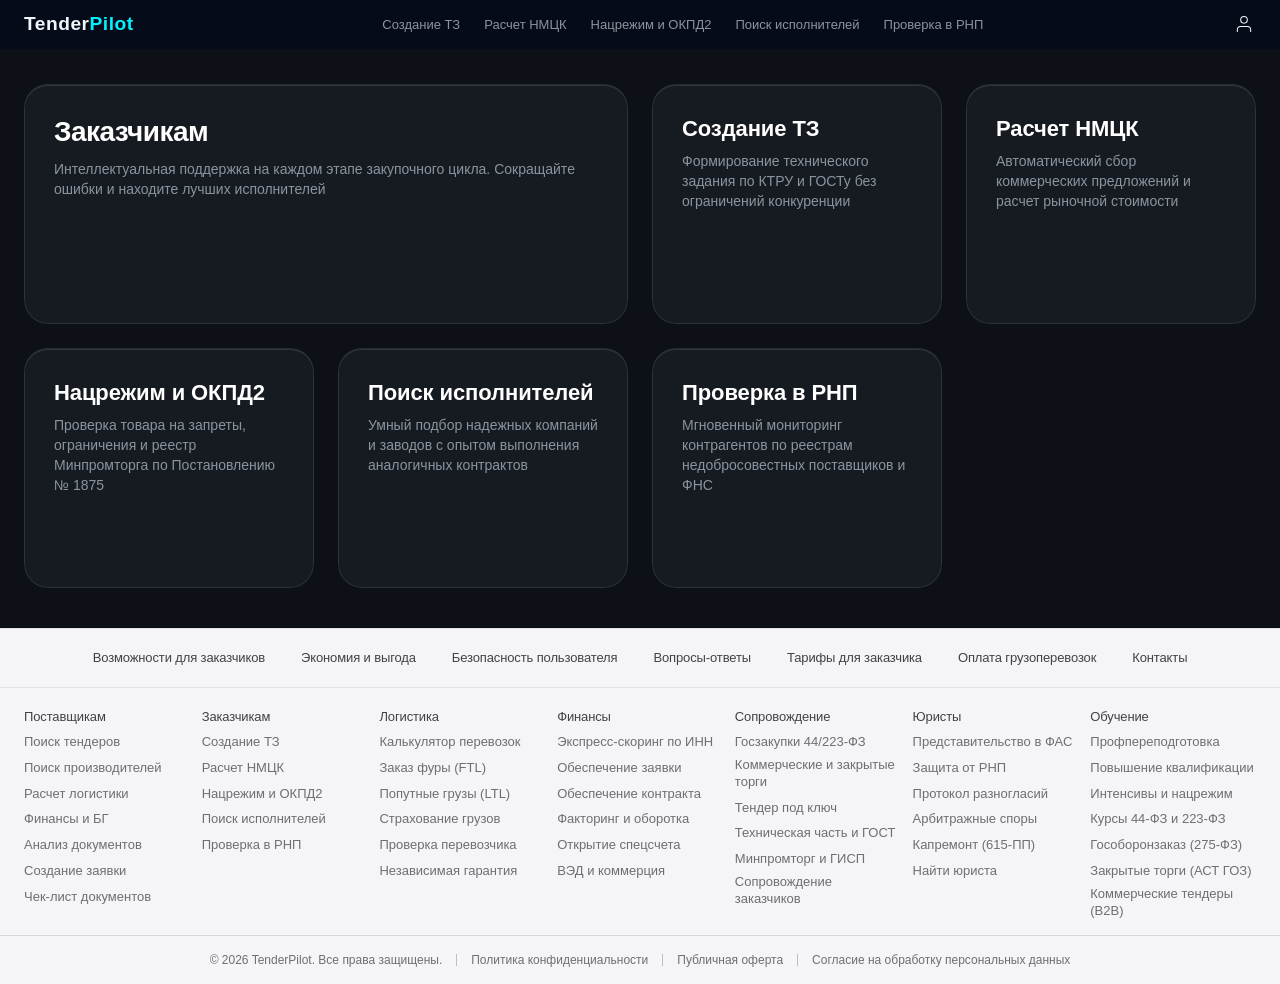
==== commit 935eda4d: "Add files via upload" ====
--- a/customer.html
+++ b/customer.html
@@ -564,6 +564,112 @@
 </div> <!-- закрывает .shutter-layout-container -->
 </section> <!-- закрывает .premium-shutter-section -->
 
+<section class="hub-fat-footer">
+    <!-- Отдельная мобильная строка под разделительной чертой -->
+    <div class="mobile-footer-bar">
+        <button class="mobile-sections-btn" id="mobile-sections-toggle" type="button" aria-expanded="false">
+            <span>Все разделы</span>
+            <span class="shutter-arrow-icon"></span>
+        </button>
+    </div>
+
+    <div class="header-container">
+        <div class="fat-footer-container">
+            <!-- Столбец 1 -->
+            <div class="fat-footer-column" data-page="supplier.html">
+                <h4>Поставщикам</h4>
+                <ul>
+                    <li><a href="supplier.html">Поиск тендеров</a></li>
+                    <li><a href="supplier.html">Поиск производителей</a></li>
+                    <li><a href="supplier.html">Расчет логистики</a></li>
+                    <li><a href="supplier.html">Финансы и БГ</a></li>
+                    <li><a href="supplier.html">Анализ документов</a></li>
+                    <li><a href="supplier.html">Создание заявки</a></li>
+                    <li><a href="supplier.html">Чек-лист документов</a></li>
+                </ul>
+            </div>
+
+            <!-- Столбец 2 -->
+            <div class="fat-footer-column" data-page="customer.html">
+                <h4>Заказчикам</h4>
+                <ul>
+                    <li><a href="customer.html">Создание ТЗ</a></li>
+                    <li><a href="customer.html">Расчет НМЦК</a></li>
+                    <li><a href="customer.html">Нацрежим и ОКПД2</a></li>
+                    <li><a href="customer.html">Поиск исполнителей</a></li>
+                    <li><a href="customer.html">Проверка в РНП</a></li>
+                </ul>
+            </div>
+
+            <!-- Столбец 3 -->
+            <div class="fat-footer-column" data-page="transport.html">
+                <h4>Логистика</h4>
+                <ul>
+                    <li><a href="transport.html">Калькулятор перевозок</a></li>
+                    <li><a href="transport.html">Заказ фуры (FTL)</a></li>
+                    <li><a href="transport.html">Попутные грузы (LTL)</a></li>
+                    <li><a href="transport.html">Страхование грузов</a></li>
+                    <li><a href="transport.html">Проверка перевозчика</a></li>
+                    <li><a href="transport.html">Независимая гарантия</a></li>
+                </ul>
+            </div>
+
+            <!-- Столбец 4 -->
+            <div class="fat-footer-column" data-page="finance.html">
+                <h4>Финансы</h4>
+                <ul>
+                    <li><a href="finance.html">Экспресс-скоринг по ИНН</a></li>
+                    <li><a href="finance.html">Обеспечение заявки</a></li>
+                    <li><a href="finance.html">Обеспечение контракта</a></li>
+                    <li><a href="finance.html">Факторинг и оборотка</a></li>
+                    <li><a href="finance.html">Открытие спецсчета</a></li>
+                    <li><a href="finance.html">ВЭД и коммерция</a></li>
+                </ul>
+            </div>
+
+            <!-- Столбец 5 -->
+            <div class="fat-footer-column" data-page="support.html">
+                <h4>Сопровождение</h4>
+                <ul>
+                    <li><a href="support.html">Госзакупки 44/223-ФЗ</a></li>
+                    <li><a href="support.html">Коммерческие и закрытые торги</a></li>
+                    <li><a href="support.html">Тендер под ключ</a></li>
+                    <li><a href="support.html">Техническая часть и ГОСТ</a></li>
+                    <li><a href="support.html">Минпромторг и ГИСП</a></li>
+                    <li><a href="support.html">Сопровождение заказчиков</a></li>
+                </ul>
+            </div>
+
+            <!-- Столбец 6 -->
+            <div class="fat-footer-column" data-page="legal.html">
+                <h4>Юристы</h4>
+                <ul>
+                    <li><a href="legal.html">Представительство в ФАС</a></li>
+                    <li><a href="legal.html">Защита от РНП</a></li>
+                    <li><a href="legal.html">Протокол разногласий</a></li>
+                    <li><a href="legal.html">Арбитражные споры</a></li>
+                    <li><a href="legal.html">Капремонт (615-ПП)</a></li>
+                    <li><a href="legal.html">Найти юриста</a></li>
+                </ul>
+            </div>
+
+            <!-- Столбец 7 -->
+            <div class="fat-footer-column" data-page="training.html">
+                <h4>Обучение</h4>
+                <ul>
+                    <li><a href="training.html">Профпереподготовка</a></li>
+                    <li><a href="training.html">Повышение квалификации</a></li>
+                    <li><a href="training.html">Интенсивы и нацрежим</a></li>
+                    <li><a href="training.html">Курсы 44-ФЗ и 223-ФЗ</a></li>
+                    <li><a href="training.html">Гособоронзаказ (275-ФЗ)</a></li>
+                    <li><a href="training.html">Закрытые торги (АСТ ГОЗ)</a></li>
+                    <li><a href="training.html">Коммерческие тендеры (B2B)</a></li>
+                </ul>
+            </div>
+        </div>
+    </div>
+</section>
+
 
 <footer class="legal-footer">
     <div class="legal-footer-container">
--- a/style.css
+++ b/style.css
@@ -1627,6 +1627,223 @@
 }
 
 /* ==========================================================================
+   ОТДЕЛЬНАЯ МОБИЛЬНАЯ СТРОКА «ВСЕ РАЗДЕЛЫ» + ГОРИЗОНТАЛЬНЫЕ ТАБЫ В ФУТЕРЕ
+   ========================================================================== */
+
+.mobile-footer-bar,
+.mobile-footer-tabs-wrap {
+    display: none;
+}
+
+@media (max-width: 768px) {
+    /* Отдельная строка-триггер «Все разделы» */
+    .hub-fat-footer {
+        padding-top: 0;
+        padding-bottom: 0;
+        border-top: 1px solid rgba(0, 0, 0, 0.16);
+    }
+
+    .mobile-footer-bar {
+        display: block;
+        width: 100%;
+        padding: 0 16px;
+    }
+
+    .mobile-sections-btn {
+        width: 100%;
+        padding: 13px 0;
+        background: none;
+        border: none;
+        display: flex;
+        justify-content: space-between;
+        align-items: center;
+        font-size: 13px;
+        font-weight: 500;
+        color: #1d1d1f;
+        letter-spacing: -0.01em;
+        line-height: 1.35;
+        cursor: pointer;
+        -webkit-font-smoothing: antialiased;
+    }
+
+    .mobile-sections-btn .shutter-arrow-icon {
+        width: 8px;
+        height: 8px;
+        border-right: 2px solid rgba(0, 0, 0, 0.55);
+        border-bottom: 2px solid rgba(0, 0, 0, 0.55);
+        transform: rotate(45deg);
+        margin-top: -3px;
+        transition: transform 0.3s cubic-bezier(0.25, 1, 0.5, 1), border-color 0.2s ease;
+        flex-shrink: 0;
+    }
+
+    .mobile-sections-btn.active .shutter-arrow-icon {
+        transform: rotate(-135deg);
+        margin-top: 3px;
+        border-color: #1d1d1f;
+    }
+
+    /* Выдвижная область со списком разделов внутри футера */
+    .hub-fat-footer > .header-container {
+        display: grid;
+        grid-template-rows: 0fr;
+        grid-template-columns: 1fr;
+        overflow: hidden;
+        opacity: 0;
+        visibility: hidden;
+        padding-bottom: 0;
+        transition:
+            grid-template-rows 0.28s cubic-bezier(0.22, 1, 0.36, 1),
+            padding-bottom 0.28s cubic-bezier(0.22, 1, 0.36, 1),
+            opacity 0.18s ease,
+            visibility 0.28s ease;
+    }
+
+    .hub-fat-footer.is-mobile-open > .header-container {
+        grid-template-rows: 1fr;
+        opacity: 1;
+        visibility: visible;
+        padding-bottom: 16px;
+        transition:
+            grid-template-rows 0.3s cubic-bezier(0.22, 1, 0.36, 1),
+            padding-bottom 0.3s cubic-bezier(0.22, 1, 0.36, 1),
+            opacity 0.25s ease 0.05s,
+            visibility 0s ease;
+    }
+
+    .mobile-footer-collapse-inner {
+        overflow: hidden;
+        min-height: 0;
+        width: 100%;
+    }
+
+    /* Горизонтальная лента табов со стрелкой прокрутки справа */
+    .mobile-footer-tabs-wrap {
+        position: relative;
+        display: flex;
+        align-items: center;
+        padding-top: 12px;
+        margin-bottom: 14px;
+        border-top: 1px solid rgba(0, 0, 0, 0.08);
+        border-bottom: 1px solid rgba(0, 0, 0, 0.08);
+    }
+
+    .mobile-footer-tabs-track {
+        display: flex;
+        align-items: center;
+        gap: 6px;
+        overflow-x: auto;
+        scroll-behavior: smooth;
+        -webkit-overflow-scrolling: touch;
+        scrollbar-width: none;
+        padding-right: 36px;
+        padding-bottom: 10px;
+    }
+
+    .mobile-footer-tabs-track::-webkit-scrollbar {
+        display: none;
+    }
+
+    .mobile-footer-tab {
+        flex: 0 0 auto;
+        background: rgba(0, 0, 0, 0.045);
+        border: none;
+        border-radius: 999px;
+        padding: 6px 13px;
+        font-size: 13px;
+        font-weight: 500;
+        color: #424245;
+        white-space: nowrap;
+        cursor: pointer;
+        transition: background-color 0.2s ease, color 0.2s ease;
+    }
+
+    .mobile-footer-tab.is-active {
+        background: #1d1d1f;
+        color: #ffffff;
+    }
+
+    /* Правый индикатор прокрутки: мягкое затухание + тонкая стрелка вправо */
+    .mobile-footer-tabs-next {
+        position: absolute;
+        right: 0;
+        top: 12px;
+        bottom: 10px;
+        width: 38px;
+        border: none;
+        padding: 0 2px 0 12px;
+        display: flex;
+        align-items: center;
+        justify-content: flex-end;
+        background: linear-gradient(90deg, rgba(245, 245, 247, 0) 0%, #f5f5f7 42%);
+        cursor: pointer;
+        transition: opacity 0.2s ease, visibility 0.2s ease;
+    }
+
+    .mobile-footer-tabs-next.is-hidden {
+        opacity: 0;
+        visibility: hidden;
+        pointer-events: none;
+    }
+
+    .mobile-footer-tabs-next svg {
+        width: 15px;
+        height: 15px;
+        stroke: #1d1d1f;
+        stroke-width: 1.75;
+        fill: none;
+        flex-shrink: 0;
+    }
+
+    /* Перестраиваем колонки футера в режим вкладок */
+    .fat-footer-container {
+        display: block;
+        column-count: unset;
+    }
+
+    .fat-footer-column {
+        display: none;
+        margin-bottom: 0;
+        animation: footerTabFade 0.2s ease;
+    }
+
+    .fat-footer-column.is-tab-active {
+        display: block;
+    }
+
+    .fat-footer-column h4 {
+        display: none;
+    }
+
+    .fat-footer-column ul {
+        display: grid;
+        grid-template-columns: repeat(2, 1fr);
+        gap: 8px 16px;
+    }
+
+    .fat-footer-column ul li {
+        margin-bottom: 0;
+    }
+
+    .fat-footer-column ul li a {
+        font-size: 13px;
+        line-height: 1.35;
+        color: #424245;
+    }
+}
+
+@keyframes footerTabFade {
+    from {
+        opacity: 0;
+        transform: translateY(4px);
+    }
+    to {
+        opacity: 1;
+        transform: translateY(0);
+    }
+}
+
+/* ==========================================================================
    НИЖНИЙ МИНИМАЛИСТИЧНЫЙ ФУТЕР (LEGAL FOOTER)
    ========================================================================== */
 
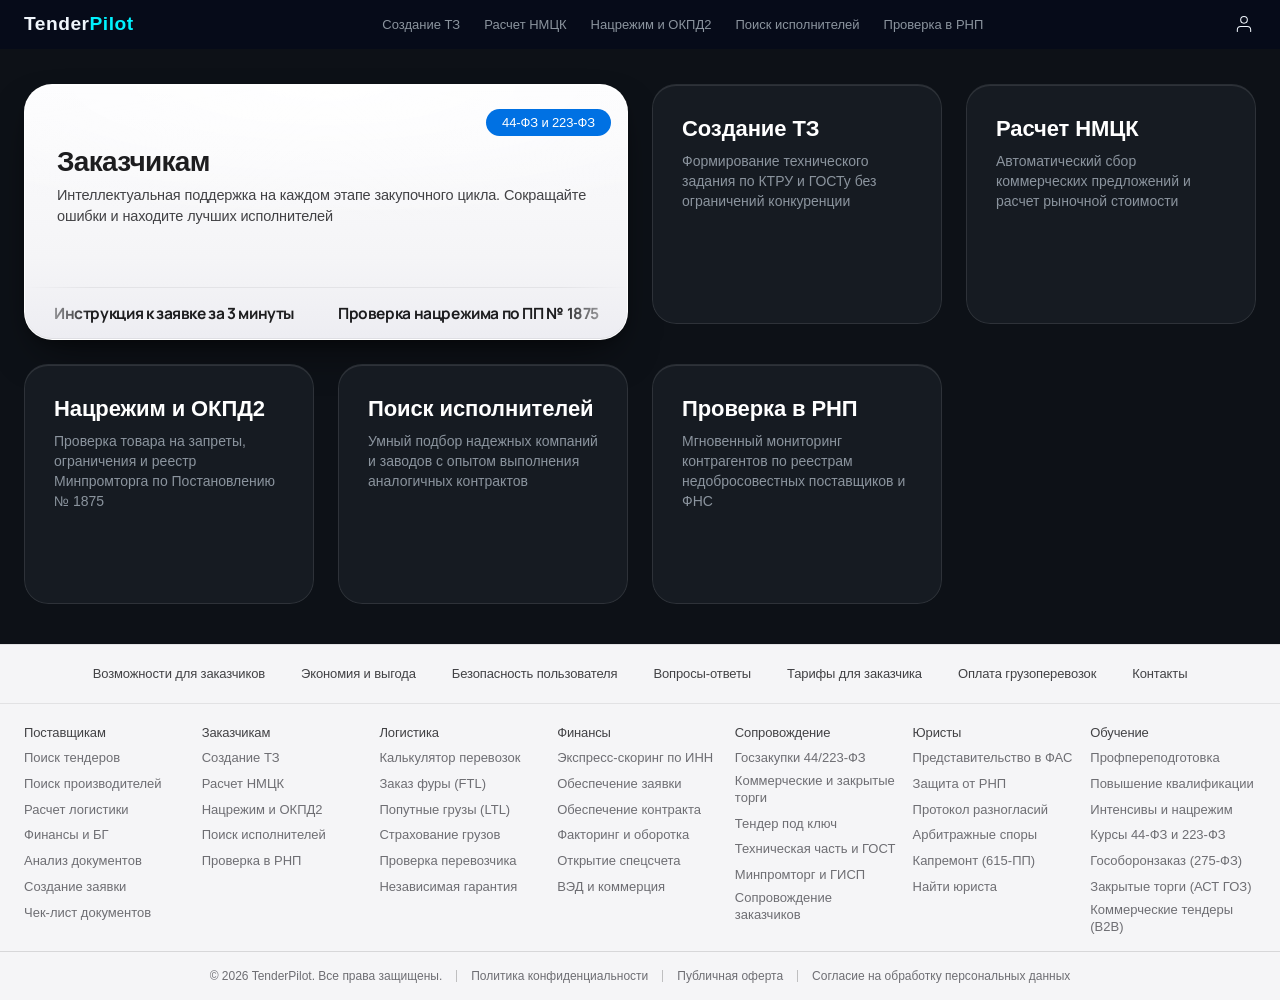
==== commit 6a242c54: "Add files via upload" ====
--- a/customer.html
+++ b/customer.html
@@ -48,9 +48,36 @@
             <div class="bento-card main-hero">
                 <div class="bento-card-inner">
                     <div class="bento-card-front">
+                        <span class="apple-accent-badge">44-ФЗ и 223-ФЗ</span>
                         <h1>Заказчикам</h1>
                         <p>Интеллектуальная поддержка на каждом этапе закупочного цикла. Сокращайте ошибки и находите лучших исполнителей</p>
                     </div>
+                </div>
+
+                <div class="platforms-showcase" aria-label="Инструменты для заказчиков">
+                    <ul class="platforms-seo-list" id="platformsList">
+                        <li>Поиск позиций в плане-графике ЕИС</li>
+                        <li>Заготовка ТЗ по коду КТРУ</li>
+                        <li>Инструкция к заявке за 3 минуты</li>
+                        <li>Проверка нацрежима по ПП № 1875</li>
+                        <li>Контроль доптребований ПП № 2571</li>
+                        <li>Расчёт НМЦК по контрактам ЕИС</li>
+                        <li>Поиск кодов ОКПД2 и КТРУ</li>
+                        <li>Аудит ТЗ на отсутствие жалоб ФАС</li>
+                        <li>Проверка контрагента по базе РНП</li>
+                        <li>Скоринг участников по ФНС и арбитражу</li>
+                        <li>Поиск надёжных поставщиков в ЕИС</li>
+                        <li>Шаблоны обоснования НМЦК</li>
+                        <li>Проверка запретов на иностранные товары</li>
+                        <li>Контроль сроков размещения в ЕИС</li>
+                        <li>Подготовка запросов коммерческих предложений</li>
+                        <li>Анализ аналогичных закупок без жалоб</li>
+                        <li>Проверка соответствия ГОСТ и СанПиН</li>
+                        <li>Формирование проекта извещения</li>
+                        <li>Сверка характеристик с каталогом КТРУ</li>
+                        <li>Чек-лист приёмки товара по контракту</li>
+                    </ul>
+                    <div class="platforms-stage" id="platformsStage" aria-hidden="true"></div>
                 </div>
             </div>
 
--- a/style.css
+++ b/style.css
@@ -1,3 +1,11 @@
+@font-face {
+    font-family: 'PlatformsDisplay';
+    src: url('Manrope-Bold.ttf') format('truetype');
+    font-weight: 700;
+    font-style: normal;
+    font-display: swap;
+}
+
 /* ==========================================================================
    1. БАЗОВЫЕ НАСТРОЙКИ, СБРОС СТИЛЕЙ И ЕДИНАЯ ТИПОГРАФИКА ТЕНДЕРПИЛОТ
    ========================================================================== */
@@ -22,6 +30,47 @@
     min-height: 100vh; /* Растягиваем body на весь экран */
 }
 
+/* ==========================================================================
+   СВЕРХТОНКИЙ СКРОЛЛБАР В СТИЛЕ iOS (ОСОБЕННО ДЛЯ ANDROID CHROME)
+   ========================================================================== */
+html {
+    scrollbar-width: thin;
+    scrollbar-color: rgba(140, 148, 158, 0.28) transparent;
+}
+
+::-webkit-scrollbar {
+    width: 4px;
+    height: 4px;
+}
+
+::-webkit-scrollbar-track {
+    background: transparent;
+}
+
+::-webkit-scrollbar-thumb {
+    background: rgba(140, 148, 158, 0.28);
+    border-radius: 999px;
+}
+
+::-webkit-scrollbar-thumb:hover {
+    background: rgba(140, 148, 158, 0.45);
+}
+
+@media (max-width: 768px) {
+    ::-webkit-scrollbar {
+        width: 1.5px;
+        height: 1.5px;
+    }
+
+    ::-webkit-scrollbar-track {
+        background: transparent;
+    }
+
+    ::-webkit-scrollbar-thumb {
+        background: rgba(140, 148, 158, 0.24);
+        border-radius: 999px;
+    }
+}
 
 /* Фикс для предотвращения прыжков при открытии модалки */
 body.bento-active {
@@ -29,7 +78,7 @@
     padding-right: 0 !important; 
 }
 
-/* ШАПКА (глухая монолитная плита поверх шторки — как Калашников) */
+/* ШАПКА (глухая монолитная плита поверх шторки) */
 header {
     position: fixed;
     top: 0;
@@ -376,7 +425,7 @@
 .hub-grid {
     display: grid;
     grid-template-columns: repeat(4, 1fr);
-    grid-auto-rows: 240px;
+    grid-auto-rows: minmax(256px, auto);
     gap: 20px;
 }
 
@@ -396,19 +445,244 @@
         transform 0.25s cubic-bezier(0.2, 0, 0.2, 1),
         border-color 0.25s ease,
         background 0.25s ease;
-}
-
-a.hub-card:hover {
-    transform: scale(1.02);
-    border-color: rgba(88, 166, 255, 0.4);
-    background: rgba(255, 255, 255, 0.06);
-}
-
-/* Размеры карточек на ПК: 1 большая Hero (2x2), все остальные стандартные (1x1) */
-.card-about {
+    transform: translateZ(0);
+}
+
+/* =========================================================
+   1. ГЛАВНАЯ КАРТОЧКА О ПЛАТФОРМЕ: HERO + ВИТРИНА ПЛОЩАДОК
+   ========================================================= */
+.hub-card.card-about,
+.bento-card.main-hero {
     grid-column: span 2;
     grid-row: span 1;
-    background: linear-gradient(135deg, #161b22 0%, #0d1117 100%);
+    position: relative;
+    display: flex;
+    flex-direction: column;
+    justify-content: space-between;
+    overflow: hidden;
+    cursor: default;
+    height: auto;
+    min-height: 256px;
+    border-radius: 28px;
+    padding: 24px 0 0;
+    border: 1px solid rgba(255, 255, 255, 0.95);
+    background:
+        radial-gradient(120% 75% at 50% 0%, #ffffff 0%, rgba(255, 255, 255, 0) 70%),
+        linear-gradient(180deg, #fbfbfd 0%, #f5f5f7 68%, #ededf2 100%);
+    box-shadow:
+        0 20px 44px -16px rgba(0, 0, 0, 0.65),
+        0 4px 12px -2px rgba(0, 0, 0, 0.25),
+        inset 0 1px 0 0 #ffffff,
+        inset 0 -1px 0 0 rgba(0, 0, 0, 0.06);
+}
+
+.hub-card.card-about:hover,
+.hub-card.card-about:focus,
+.hub-card.card-about:active,
+.hub-card.card-about.is-pressed,
+.bento-card.main-hero:hover {
+    transform: none !important;
+    border-color: rgba(255, 255, 255, 0.95) !important;
+    background:
+        radial-gradient(120% 75% at 50% 0%, #ffffff 0%, rgba(255, 255, 255, 0) 70%),
+        linear-gradient(180deg, #fbfbfd 0%, #f5f5f7 68%, #ededf2 100%) !important;
+}
+
+.hub-card.card-about .hub-card-content,
+.hub-card.card-about .about-hero-body,
+.bento-card.main-hero .bento-card-inner,
+.bento-card.main-hero .bento-card-front {
+    position: relative;
+    inset: auto;
+    z-index: 2;
+    width: 100%;
+    height: auto;
+    max-width: 100%;
+    padding: 0 32px;
+    background: transparent;
+    border: none;
+    border-radius: 0;
+    box-shadow: none;
+    display: flex;
+    flex-direction: column;
+    align-items: flex-start;
+    text-align: left;
+}
+
+.bento-card.main-hero .bento-card-inner {
+    padding: 0;
+}
+
+/* Синий акцентный бейдж: на той же высоте, но прижат вправо (16px от правого края) */
+.apple-accent-badge {
+    align-self: flex-end;
+    margin-right: -16px;
+    display: inline-flex;
+    align-items: center;
+    justify-content: center;
+    background-color: #0071e3;
+    color: #ffffff;
+    font-size: 13px;
+    font-weight: 500;
+    line-height: 1;
+    letter-spacing: -0.01em;
+    padding: 7px 16px;
+    border-radius: 980px;
+    margin-bottom: 10px;
+    user-select: none;
+}
+
+.hub-card.card-about h2,
+.bento-card.main-hero h1 {
+    font-size: 28px;
+    font-weight: 700;
+    line-height: 1.12;
+    letter-spacing: -0.025em;
+    color: #1d1d1f;
+    margin: 0 0 8px 0;
+}
+
+
+.hub-card.card-about p,
+.bento-card.main-hero p {
+    font-size: 14.5px;
+    line-height: 1.42;
+    letter-spacing: -0.01em;
+    color: #424245;
+    max-width: 540px;
+    margin: 0;
+}
+
+/* Нижняя витрина площадок (ПК) */
+.platforms-showcase {
+    position: relative;
+    width: 100%;
+    height: 52px;
+    margin-top: 16px;
+    display: flex;
+    align-items: center;
+    overflow: hidden;
+    border-top: 1px solid rgba(0, 0, 0, 0.06);
+    -webkit-mask-image: linear-gradient(90deg, transparent 0%, #000 11%, #000 89%, transparent 100%);
+    mask-image: linear-gradient(90deg, transparent 0%, #000 11%, #000 89%, transparent 100%);
+}
+
+/* SEO-список: открыт поисковикам, скрыт визуально */
+.platforms-seo-list {
+    position: absolute;
+    width: 1px;
+    height: 1px;
+    padding: 0;
+    margin: -1px;
+    overflow: hidden;
+    clip: rect(0, 0, 0, 0);
+    white-space: nowrap;
+    border: 0;
+}
+
+.platforms-stage {
+    position: relative;
+    width: 100%;
+    height: 100%;
+}
+
+.platforms-group {
+    position: absolute;
+    inset: 0;
+    display: flex;
+    align-items: center;
+    justify-content: flex-start; /* Левое слово зафиксировано в рассчитанном JS центре, сжатие идёт строго влево */
+    will-change: transform, opacity;
+}
+
+.platform-word {
+    font-family: 'PlatformsDisplay', -apple-system, BlinkMacSystemFont, sans-serif !important;
+    color: #1d1d1f;
+    font-size: 15.5px;
+    font-weight: 700;
+    letter-spacing: -0.025em;
+    white-space: nowrap;
+    user-select: none;
+    margin-right: 44px;
+}
+
+.platform-word:last-child {
+    margin-right: 0;
+}
+
+/* ПЛАВНАЯ APPLE SPRING: Двойной мягкий импульс сжатия влево + плавный вылет на третий */
+@keyframes platformsPushIn {
+    0%, 46% {
+        transform: translate3d(102%, 0, 0);
+        opacity: 0;
+    }
+    56% {
+        opacity: 1;
+    }
+    100% {
+        transform: translate3d(0, 0, 0);
+        opacity: 1;
+    }
+}
+
+@keyframes platformsPushOut {
+    0%, 48% {
+        transform: translate3d(0, 0, 0);
+        opacity: 1;
+    }
+    85% {
+        opacity: 0;
+    }
+    100% {
+        transform: translate3d(-105%, 0, 0);
+        opacity: 0;
+    }
+}
+
+@keyframes wordSqueezeIn {
+    0%, 48% {
+        margin-right: 52px;
+    }
+    100% {
+        margin-right: 44px;
+    }
+}
+
+@keyframes wordSqueezeOut {
+    0% {
+        margin-right: 44px;
+    }
+    20% {
+        /* Импульс 1: плавное поджатие к левому слову */
+        margin-right: 22px;
+    }
+    34% {
+        /* Мягкий отскок пружины */
+        margin-right: 36px;
+    }
+    48% {
+        /* Импульс 2: второе поджатие перед вылетом */
+        margin-right: 20px;
+    }
+    100% {
+        margin-right: 20px;
+    }
+}
+
+.platforms-group.is-entering-anim {
+    animation: platformsPushIn 1.9s cubic-bezier(0.25, 0.85, 0.3, 1) forwards;
+}
+
+.platforms-group.is-entering-anim .platform-word:not(:last-child) {
+    animation: wordSqueezeIn 1.9s cubic-bezier(0.25, 0.85, 0.3, 1) forwards;
+}
+
+.platforms-group.is-exiting-anim {
+    animation: platformsPushOut 1.9s cubic-bezier(0.25, 0.85, 0.3, 1) forwards;
+}
+
+.platforms-group.is-exiting-anim .platform-word:not(:last-child) {
+    animation: wordSqueezeOut 1.9s cubic-bezier(0.25, 0.85, 0.3, 1) forwards;
 }
 
 .card-suppliers,
@@ -430,9 +704,9 @@
     transform: none !important;
 }
 
-/* Тексты для хаба на главной странице (без !important) */
-.hub-card h2,
-.hub-card h3 {
+/* Тексты для остальных карточек хаба */
+.hub-card:not(.card-about) h2,
+.hub-card:not(.card-about) h3 {
     font-size: 22px;
     font-weight: 600;
     color: #fff;
@@ -440,7 +714,7 @@
     line-height: 1.25;
 }
 
-.hub-card p {
+.hub-card:not(.card-about) p {
     color: #8b949e;
     font-size: 14px;
     line-height: 1.45;
@@ -453,53 +727,179 @@
         grid-template-columns: repeat(2, 1fr);
     }
 
-    .card-about {
+    .hub-card.card-about {
         grid-column: span 2;
     }
 }
 
+/* Изолируем десктопный hover только для устройств с мышью, чтобы на мобилке не залипал после тапа */
+@media (hover: hover) and (pointer: fine) {
+    a.hub-card:hover {
+        transform: scale(1.02);
+        border-color: rgba(88, 166, 255, 0.4);
+        background: rgba(255, 255, 255, 0.06);
+    }
+}
+
+/* =========================================================
+   МОБИЛЬНАЯ ВЕРСИЯ: МОНОЛИТНЫЙ SPACE BLACK (ЕДИНАЯ ЛИНИЯ ОТ КРАЯ ДО КРАЯ)
+   ========================================================= */
 @media (max-width: 768px) {
     .hub-main {
         width: 100%;
-        padding: 76px 16px 40px;
-    }
-}
-
-/* Мобильные устройства: безрамочный Hero + ритм 2 -> 1 -> 2 -> 2 */
-@media (max-width: 600px) {
+        padding: 0 !important;
+        background-color: #05080f;
+    }
+
+    /* Возвращаем идеальный зазор 6px */
     .hub-grid {
-        grid-template-columns: repeat(2, 1fr);
+        grid-template-columns: repeat(2, minmax(0, 1fr));
         grid-auto-rows: auto;
-        gap: 12px;
-    }
-
-    /* 1. О платформе — чистый безрамочный блок на всю ширину */
-    .card-about {
-        grid-column: span 2;
-        grid-row: span 1;
-        background: none;
+        gap: 6px;
+        width: 100%;
+        padding: 0 0 12px;
+        background-color: #04070d;
         border: none;
+    }
+
+    /* 1. ГЛАВНЫЙ БЛОК «О ПЛАТФОРМЕ» И ВНУТРЕННИЙ HERO (МОБИЛЬНЫЙ 500PX) */
+    .hub-card.card-about,
+    .bento-card.main-hero {
+        grid-column: 1 / -1;
+        margin: 0;
+        min-height: 500px;
+        height: auto;
         border-radius: 0;
-        padding: 4px 2px 14px;
-    }
-
-    .card-about h2 {
-        font-size: 26px;
-        margin-bottom: 10px;
-        letter-spacing: -0.02em;
-    }
-
-    .card-about p {
+        border: none;
+        padding: 76px 0 0;
+        box-shadow:
+            inset 0 1px 0 0 #ffffff,
+            inset 0 -1px 0 0 rgba(0, 0, 0, 0.06);
+    }
+
+    .hub-card.card-about .hub-card-content,
+    .hub-card.card-about .about-hero-body,
+    .bento-card.main-hero .bento-card-front {
+        padding: 0 20px;
+        align-items: flex-start;
+        text-align: left;
+    }
+
+    .apple-accent-badge {
+        align-self: flex-end;
+        margin-right: -4px;
+        margin-bottom: 14px;
+    }
+
+    .hub-card.card-about h2,
+    .bento-card.main-hero h1 {
+        font-size: 32px;
+        margin-bottom: 12px;
+    }
+
+    .hub-card.card-about p,
+    .bento-card.main-hero p {
+        font-size: 16px;
+        max-width: 340px;
+    }
+
+    /* Витрина площадок приподнята от черных кнопок и обрамлена двумя тонкими линиями */
+    .platforms-showcase {
+        height: 54px;
+        margin-top: auto;
+        margin-bottom: 26px;
+        border-top: 1px solid rgba(0, 0, 0, 0.06);
+        border-bottom: 1px solid rgba(0, 0, 0, 0.06);
+    }
+
+    .platforms-group {
+        justify-content: flex-start;
+    }
+
+    .platform-word {
         font-size: 15px;
-        line-height: 1.48;
-        color: #9ba3ae;
-    }
-
-    /* Компактные плитки на мобилке */
+        margin-right: 24px;
+    }
+
+    .platforms-group.is-entering-anim {
+        animation-duration: 1.6s;
+    }
+
+    .platforms-group.is-entering-anim .platform-word:not(:last-child) {
+        animation-duration: 1.6s;
+    }
+
+    .platforms-group.is-exiting-anim {
+        animation-duration: 1.6s;
+    }
+
+    .platforms-group.is-exiting-anim .platform-word:not(:last-child) {
+        animation-duration: 1.6s;
+    }
+
+    /* 2. НИЖНИЕ КАРТОЧКИ: ПРИПОДНЯТЫЕ ГЛЯНЦЕВЫЕ КЛАВИШИ */
     .hub-card:not(.card-about) {
+        position: relative;
         padding: 18px 16px;
-        border-radius: 20px;
-        min-height: 148px;
+        border-radius: 3px;
+        border: none;
+        min-height: 176px;
+        -webkit-user-select: none;
+        user-select: none;
+        -webkit-touch-callout: none;
+        -webkit-tap-highlight-color: transparent;
+        outline: none;
+        /* Глянцевый черный в цвет шапки */
+        background:
+            linear-gradient(180deg, rgba(255, 255, 255, 0.06) 0%, rgba(255, 255, 255, 0.01) 48%, rgba(255, 255, 255, 0) 100%),
+            #060b19;
+        /* В покое клавиша приподнята: чёткая фаска + сапфировый свет снизу и справа в 6px швах */
+        box-shadow:
+            inset 0 1px 0 0 rgba(255, 255, 255, 0.14),
+            inset 1px 0 0 0 rgba(255, 255, 255, 0.08),
+            inset -1px 0 0 0 rgba(255, 255, 255, 0.08),
+            inset 0 -1px 0 0 rgba(255, 255, 255, 0.1),
+            inset -2px 0 5px -2px rgba(56, 189, 248, 0.25),
+            2px 2px 2.5px -0.5px rgba(56, 189, 248, 0.45),
+            3px 3px 4.5px -1px rgba(37, 99, 235, 0.38);
+        transition:
+            transform 0.12s ease-out,
+            box-shadow 0.16s ease-out,
+            background 0.16s ease-out;
+    }
+
+    .hub-card:not(.card-about) .hub-card-content {
+        transition: transform 0.12s ease-out;
+    }
+
+    /* Блокируем нативное залипание */
+    a.hub-card:not(.card-about):hover,
+    a.hub-card:not(.card-about):focus,
+    a.hub-card:not(.card-about):active {
+        transform: none;
+        border-color: transparent;
+        outline: none;
+        background:
+            linear-gradient(180deg, rgba(255, 255, 255, 0.06) 0%, rgba(255, 255, 255, 0.01) 48%, rgba(255, 255, 255, 0) 100%),
+            #060b19;
+    }
+
+    /* При нажатии: клавиша садится вниз-вправо, свет в швах гаснет, фон становится светлее (#0e1420) */
+    a.hub-card:not(.card-about).is-pressed {
+        transform: translate(2px, 2px);
+        background:
+            linear-gradient(180deg, rgba(255, 255, 255, 0.05) 0%, rgba(255, 255, 255, 0.015) 100%),
+            #0e1420;
+        box-shadow:
+            inset 1px 1px 4px rgba(0, 0, 0, 0.8),
+            inset 0 1px 0 0 rgba(255, 255, 255, 0.05),
+            inset 1px 0 0 0 rgba(255, 255, 255, 0.04);
+        transition: none;
+    }
+
+    a.hub-card:not(.card-about).is-pressed .hub-card-content {
+        transform: none;
+        transition: none;
     }
 
     .hub-card:not(.card-about) h3 {
@@ -510,30 +910,31 @@
     }
 
     .hub-card:not(.card-about) p {
-        font-size: 13px;
-        line-height: 1.4;
-    }
-
-    /* 2. Поставщикам и 3. Заказчикам — 2 в ряд */
+        font-size: 14px;
+        line-height: 1.42;
+    }
+
+    /* Поставщикам и Заказчикам — 2 в ряд */
     .card-suppliers,
     .card-customers {
         grid-column: span 1;
-        min-height: 162px;
-    }
-
-    /* 4. Логистика — широкая невысокая плашка */
+        min-height: 176px;
+    }
+
+    /* Логистика — широкая центральная плашка */
     .card-logistics {
         grid-column: span 2;
-        min-height: 96px;
+        min-height: 100px;
         padding: 18px 20px;
     }
 
-    /* 5–8. Остальные 4 сервиса — сеткой 2x2 */
+    /* Финансы, Сопровождение, Юрист, Обучение — строго такой же высоты 176px */
     .card-finance,
     .card-support,
     .card-legal,
     .card-training {
         grid-column: span 1;
+        min-height: 176px;
     }
 }
 
@@ -561,21 +962,8 @@
     will-change: transform, opacity;
 }
 
-/* Главная Hero-карточка раздела (не кликается и не разворачивается) */
-.bento-card.main-hero {
-    grid-column: span 2;
-    cursor: default;
-    pointer-events: none;
-    user-select: none;
-    transform: none;
-}
-
-.bento-card.main-hero:hover {
-    transform: none;
-}
-
 /* Внутренний контейнер и стороны карточки */
-.bento-card-inner {
+.bento-card:not(.main-hero) .bento-card-inner {
     position: absolute;
     inset: 0;
     width: 100%;
@@ -585,8 +973,8 @@
     will-change: transform;
 }
 
-.bento-card-front,
-.bento-card-back {
+.bento-card:not(.main-hero) .bento-card-front,
+.bento-card:not(.main-hero) .bento-card-back {
     position: absolute;
     inset: 0;
     width: 100%;
@@ -603,18 +991,10 @@
     overflow: hidden;
 }
 
-/* Типографика лицевой и обратной стороны */
-.bento-card-front h1 {
-    font-size: 28px;
-    font-weight: 700;
-    color: #ffffff;
-    margin: 0 0 10px 0;
-    line-height: 1.2;
-    letter-spacing: -0.02em;
-}
-
-.bento-card-front h3,
-.bento-card-back h3,
+/* Типографика лицевой и обратной стороны (только для интерактивных карточек, не трогаем main-hero) */
+.bento-card:not(.main-hero) .bento-card-front h1,
+.bento-card:not(.main-hero) .bento-card-front h3,
+.bento-card:not(.main-hero) .bento-card-back h3,
 .bento-card-back-header h3 {
     font-size: 22px;
     font-weight: 600;
@@ -624,8 +1004,8 @@
     letter-spacing: -0.1px;
 }
 
-.bento-card-front p,
-.bento-card-back p,
+.bento-card:not(.main-hero) .bento-card-front p,
+.bento-card:not(.main-hero) .bento-card-back p,
 .bento-card-widget-zone p {
     color: #8b949e;
     font-size: 14px;
@@ -633,18 +1013,20 @@
     margin: 0 0 12px 0;
 }
 
-.bento-card-front p:last-child {
+.bento-card:not(.main-hero) .bento-card-front p:last-child {
     margin-bottom: 0;
 }
 
-/* Ховер на интерактивных карточках */
-.bento-card:not(.main-hero):hover {
-    transform: scale(1.02);
-}
-
-.bento-card:not(.main-hero):hover .bento-card-front,
-.bento-card:not(.main-hero):hover .bento-card-back {
-    box-shadow: inset 0 0 0 1px rgba(88, 166, 255, 0.4);
+/* Ховер на интерактивных карточках (только на устройствах с мышью) */
+@media (hover: hover) and (pointer: fine) {
+    .bento-card:not(.main-hero):hover {
+        transform: scale(1.02);
+    }
+
+    .bento-card:not(.main-hero):hover .bento-card-front,
+    .bento-card:not(.main-hero):hover .bento-card-back {
+        box-shadow: inset 0 0 0 1px rgba(88, 166, 255, 0.4);
+    }
 }
 
 .bento-card-back {
@@ -704,7 +1086,6 @@
     will-change: opacity;
 }
 
-/* При раскрытии на весь экран возвращаем комфортные отступы внутри клона */
 .bento-card-clone.is-expanded .bento-card-back {
     padding: 24px 20px;
 }
@@ -776,7 +1157,7 @@
 }
 
 /* ==========================================================================
-   АДАПТИВ ВНУТРЕННИХ КАРТОЧЕК (ПЛАНШЕТЫ И СМАРТФОНЫ)
+   АДАПТИВ ВНУТРЕННИХ КАРТОЧЕК: ПЛАНШЕТЫ И СМАРТФОНЫ (СЕНСОРНАЯ ПАНЕЛЬ КАК НА ГЛАВНОЙ)
    ========================================================================== */
 @media (max-width: 1024px) {
     .bento-grid {
@@ -787,71 +1168,35 @@
 
 @media (max-width: 768px) {
     .bento-grid {
-        margin: 76px auto 32px;
-    }
-
-    .bento-card-clone.is-expanded {
-        border-radius: 0 !important;
-    }
-
-    .bento-card-clone.is-expanded .bento-card-front,
-    .bento-card-clone.is-expanded .bento-card-back {
-        border-radius: 0;
-    }
-}
-
-@media (max-width: 600px) {
-    .bento-grid {
-        grid-template-columns: repeat(2, 1fr);
-        gap: 12px;
-    }
-
-    /* Безрамочный Hero на всю ширину */
-    .bento-card.main-hero {
-        grid-column: span 2;
-        height: auto;
-    }
-
-    .bento-card.main-hero .bento-card-inner {
-        position: relative;
-        height: auto;
-    }
-
-    .bento-card.main-hero .bento-card-front {
-        position: relative;
-        height: auto;
-        background: none;
-        box-shadow: none;
-        border: none;
-        border-radius: 0;
-        padding: 4px 2px 14px;
-    }
-
-    .bento-card.main-hero h1 {
-        font-size: 26px;
-        margin-bottom: 10px;
-    }
-
-    .bento-card.main-hero p {
-        font-size: 15px;
-        line-height: 1.48;
-        color: #9ba3ae;
-    }
-
-    /* Компактные интерактивные плитки (2 в ряд) */
+        grid-template-columns: repeat(2, minmax(0, 1fr));
+        width: 100%;
+        margin: 0 0 12px 0;
+        padding: 0;
+        gap: 6px;
+        background-color: #04070d;
+    }
+
+    /* Нижние карточки внутренних страниц: глянцевые клавиши 1-в-1 как на главной */
     .bento-card:not(.main-hero) {
         grid-column: span 1;
         height: auto;
-        min-height: 154px;
-    }
-
-    /* Широкие карточки-разделители (на всю ширину) */
+        min-height: 176px;
+        -webkit-user-select: none;
+        user-select: none;
+        -webkit-touch-callout: none;
+        -webkit-tap-highlight-color: transparent;
+        outline: none;
+        transition:
+            transform 0.12s ease-out,
+            opacity 0.15s ease;
+    }
+
+    /* Широкие карточки-разделители (на всю ширину, как Логистика на главной) */
     .bento-card.bento-wide {
         grid-column: span 2;
-        min-height: 104px;
-    }
-
-    /* Внутренний слой на мобилке делаем гибким по высоте, но в клоне сохраняем absolute */
+        min-height: 100px;
+    }
+
     .bento-card:not(.main-hero) .bento-card-inner {
         position: relative;
         height: 100%;
@@ -861,11 +1206,43 @@
         position: relative;
         height: 100%;
         padding: 18px 16px;
-        border-radius: 20px;
+        border-radius: 3px;
+        border: none;
+        background:
+            linear-gradient(180deg, rgba(255, 255, 255, 0.06) 0%, rgba(255, 255, 255, 0.01) 48%, rgba(255, 255, 255, 0) 100%),
+            #060b19;
+        box-shadow:
+            inset 0 1px 0 0 rgba(255, 255, 255, 0.14),
+            inset 1px 0 0 0 rgba(255, 255, 255, 0.08),
+            inset -1px 0 0 0 rgba(255, 255, 255, 0.08),
+            inset 0 -1px 0 0 rgba(255, 255, 255, 0.1),
+            inset -2px 0 5px -2px rgba(56, 189, 248, 0.25),
+            2px 2px 2.5px -0.5px rgba(56, 189, 248, 0.45),
+            3px 3px 4.5px -1px rgba(37, 99, 235, 0.38);
+        transition:
+            box-shadow 0.16s ease-out,
+            background 0.16s ease-out;
     }
 
     .bento-card.bento-wide .bento-card-front {
         padding: 18px 20px;
+    }
+
+    /* Тактильное нажатие .is-pressed (если JS добавляет класс при тапе) */
+    .bento-card:not(.main-hero).is-pressed {
+        transform: translate(2px, 2px);
+        transition: none;
+    }
+
+    .bento-card:not(.main-hero).is-pressed .bento-card-front {
+        background:
+            linear-gradient(180deg, rgba(255, 255, 255, 0.05) 0%, rgba(255, 255, 255, 0.015) 100%),
+            #0e1420;
+        box-shadow:
+            inset 1px 1px 4px rgba(0, 0, 0, 0.8),
+            inset 0 1px 0 0 rgba(255, 255, 255, 0.05),
+            inset 1px 0 0 0 rgba(255, 255, 255, 0.04);
+        transition: none;
     }
 
     .bento-card:not(.main-hero) .bento-card-front h3 {
@@ -876,10 +1253,20 @@
     }
 
     .bento-card:not(.main-hero) .bento-card-front p {
-        font-size: 13px;
-        line-height: 1.4;
-    }
-}
+        font-size: 14px;
+        line-height: 1.42;
+    }
+
+    .bento-card-clone.is-expanded {
+        border-radius: 0 !important;
+    }
+
+    .bento-card-clone.is-expanded .bento-card-front,
+    .bento-card-clone.is-expanded .bento-card-back {
+        border-radius: 0;
+    }
+}
+
 
 /* ==========================================================================
    ИНТЕРАКТИВНЫЕ ШТОРКИ ДЛЯ ВНУТРЕННИХ СТРАНИЦ (ПРОФЕССИОНАЛЬНАЯ ВЕРСИЯ V5) - ПОКРАСКА APPLE
@@ -951,12 +1338,13 @@
     padding-top: 0;
     padding-bottom: 0;
     transition: 
-        grid-template-rows 0.28s cubic-bezier(0.22, 1, 0.36, 1),
-        padding-top 0.28s cubic-bezier(0.22, 1, 0.36, 1),
-        opacity 0.2s ease,
-        visibility 0.2s ease;
+        grid-template-rows 0.26s cubic-bezier(0.22, 1, 0.36, 1),
+        padding-top 0.26s cubic-bezier(0.22, 1, 0.36, 1),
+        opacity 0.22s ease,
+        visibility 0.26s ease;
     will-change: grid-template-rows, opacity;
 }
+
 /* Внутренний прямой потомок шторки (tariffs, faq, contacts, showcase) */
 .premium-shutter-section .shutter-panel-item > * {
     overflow: hidden;
@@ -1251,7 +1639,7 @@
     border-right: 2px solid rgba(0, 0, 0, 0.4); 
     border-bottom: 2px solid rgba(0, 0, 0, 0.4);
     transform: rotate(45deg);
-    transition: transform 0.3s cubic-bezier(0.25, 1, 0.5, 1);
+    transition: transform 0.26s cubic-bezier(0.22, 1, 0.36, 1), border-color 0.2s ease;
     flex-shrink: 0;
 }
 
@@ -1488,7 +1876,7 @@
 /* Нижняя служебная строчка предфутера */
 .fat-footer-bottom {
     max-width: 1300px;
-    margin: 16px auto 0 !important; /* Сжали дыру с 45px до аккуратных 16px */
+    margin: 16px auto 0 !important;
     padding: 12px 24px 0;
     border-top: 1px solid rgba(0, 0, 0, 0.08);
     display: flex;
@@ -1550,7 +1938,6 @@
 }
 
 @media (max-width: 600px) {
-    /* Чёткая разделительная черта под блоком «Возможности / Вопросы...» */
     .hub-fat-footer {
         border-top-color: rgba(0, 0, 0, 0.24) !important;
     }
@@ -1641,22 +2028,24 @@
         padding-top: 0;
         padding-bottom: 0;
         border-top: 1px solid rgba(0, 0, 0, 0.16);
+        contain: layout style;
+        overflow-anchor: none;
     }
 
     .mobile-footer-bar {
         display: block;
-        width: 100%;
-        padding: 0 16px;
     }
 
     .mobile-sections-btn {
         width: 100%;
         padding: 13px 0;
+        margin: 0;
         background: none;
         border: none;
         display: flex;
         justify-content: space-between;
         align-items: center;
+        text-align: left;
         font-size: 13px;
         font-weight: 500;
         color: #1d1d1f;
@@ -1664,6 +2053,11 @@
         line-height: 1.35;
         cursor: pointer;
         -webkit-font-smoothing: antialiased;
+        transition: padding-bottom 0.26s cubic-bezier(0.22, 1, 0.36, 1);
+    }
+    /* Когда меню открыто, оставляем снизу 12 */
+    .mobile-sections-btn.active {
+        padding-bottom: 12px;
     }
 
     .mobile-sections-btn .shutter-arrow-icon {
@@ -1673,7 +2067,7 @@
         border-bottom: 2px solid rgba(0, 0, 0, 0.55);
         transform: rotate(45deg);
         margin-top: -3px;
-        transition: transform 0.3s cubic-bezier(0.25, 1, 0.5, 1), border-color 0.2s ease;
+        transition: transform 0.26s cubic-bezier(0.22, 1, 0.36, 1), border-color 0.2s ease;
         flex-shrink: 0;
     }
 
@@ -1692,11 +2086,12 @@
         opacity: 0;
         visibility: hidden;
         padding-bottom: 0;
+        will-change: grid-template-rows, opacity;
         transition:
-            grid-template-rows 0.28s cubic-bezier(0.22, 1, 0.36, 1),
-            padding-bottom 0.28s cubic-bezier(0.22, 1, 0.36, 1),
-            opacity 0.18s ease,
-            visibility 0.28s ease;
+            grid-template-rows 0.26s cubic-bezier(0.22, 1, 0.36, 1),
+            padding-bottom 0.26s cubic-bezier(0.22, 1, 0.36, 1),
+            opacity 0.22s ease,
+            visibility 0.26s ease;
     }
 
     .hub-fat-footer.is-mobile-open > .header-container {
@@ -1705,9 +2100,9 @@
         visibility: visible;
         padding-bottom: 16px;
         transition:
-            grid-template-rows 0.3s cubic-bezier(0.22, 1, 0.36, 1),
-            padding-bottom 0.3s cubic-bezier(0.22, 1, 0.36, 1),
-            opacity 0.25s ease 0.05s,
+            grid-template-rows 0.26s cubic-bezier(0.22, 1, 0.36, 1),
+            padding-bottom 0.26s cubic-bezier(0.22, 1, 0.36, 1),
+            opacity 0.22s ease 0.04s,
             visibility 0s ease;
     }
 
@@ -1722,22 +2117,22 @@
         position: relative;
         display: flex;
         align-items: center;
-        padding-top: 12px;
-        margin-bottom: 14px;
-        border-top: 1px solid rgba(0, 0, 0, 0.08);
-        border-bottom: 1px solid rgba(0, 0, 0, 0.08);
+        padding-top: 0;
+        margin-bottom: 12px;
     }
 
     .mobile-footer-tabs-track {
         display: flex;
         align-items: center;
-        gap: 6px;
+        gap: 8px;
         overflow-x: auto;
         scroll-behavior: smooth;
         -webkit-overflow-scrolling: touch;
         scrollbar-width: none;
+        padding-left: 13px;
+        margin-left: -13px;
         padding-right: 36px;
-        padding-bottom: 10px;
+        padding-bottom: 0;
     }
 
     .mobile-footer-tabs-track::-webkit-scrollbar {
@@ -1752,7 +2147,7 @@
         padding: 6px 13px;
         font-size: 13px;
         font-weight: 500;
-        color: #424245;
+        color: #1d1d1f;
         white-space: nowrap;
         cursor: pointer;
         transition: background-color 0.2s ease, color 0.2s ease;
@@ -1763,12 +2158,11 @@
         color: #ffffff;
     }
 
-    /* Правый индикатор прокрутки: мягкое затухание + тонкая стрелка вправо */
     .mobile-footer-tabs-next {
         position: absolute;
         right: 0;
-        top: 12px;
-        bottom: 10px;
+        top: 0;
+        bottom: 0;
         width: 38px;
         border: none;
         padding: 0 2px 0 12px;
@@ -1818,7 +2212,7 @@
     .fat-footer-column ul {
         display: grid;
         grid-template-columns: repeat(2, 1fr);
-        gap: 8px 16px;
+        gap: 10px 16px;
     }
 
     .fat-footer-column ul li {
@@ -1899,77 +2293,98 @@
     text-decoration: underline !important;
 }
 
-/* Убираем двойной боковой отступ (24px + 24px) на ПК, если в HTML есть обёртка .header-container */
-.hub-fat-footer .header-container .fat-footer-container,
-.hub-fat-footer .header-container .fat-footer-bottom,
-.premium-shutter-section .header-container .shutter-layout-container {
-    padding-left: 0 !important;
-    padding-right: 0 !important;
-}
-
 
 /* Единое выравнивание и мобильный футер (до 768px) */
 @media (max-width: 768px) {
-    .hub-fat-footer {
-        padding-left: 0 !important;
-        padding-right: 0 !important;
-    }
-
     .header-container,
     .hub-main,
-    .bento-grid,
-    .shutter-layout-container,
+    .premium-shutter-section .shutter-layout-container,
+    .mobile-footer-bar,
+    .legal-footer {
+        width: 100%;
+        padding-left: 16px;
+        padding-right: 16px;
+    }
+    .bento-grid {
+        width: 100%;
+        margin: 0 0 12px 0;
+        padding: 0;
+        gap: 6px;
+        background-color: #04070d;
+    }
+
+    /* Вложенные блоки внутри контейнеров НЕ добавляют свой отступ */
     .fat-footer-container,
-    .fat-footer-bottom,
+    .fat-footer-bottom {
+        width: 100%;
+        padding-left: 0;
+        padding-right: 0;
+    }
+
+    /* Верхние сервисные кнопки: ровная сетка 2 колонки вместо рваных переносов */
+    .premium-shutter-section {
+        padding: 14px 0;
+    }
+
+    .premium-shutter-section .shutter-control-bar,
+    .premium-shutter-section .shutter-control-bar.home-control-bar {
+        display: grid;
+        grid-template-columns: repeat(2, 1fr);
+        gap: 10px 16px;
+        justify-items: start;
+        align-items: center;
+    }
+
+    .premium-shutter-section .shutter-trigger-btn {
+        text-align: left;
+        line-height: 1.3;
+        padding: 2px 0;
+    }
+
+    /* Компактный LEGAL FOOTER с фирменными синими ссылками */
     .legal-footer {
-        width: 100% !important;
-        padding-left: 16px !important;
-        padding-right: 16px !important;
-    }
-
-    /* Убираем двойной отступ внутри обёртки header-container в футере */
-    .hub-fat-footer .header-container .fat-footer-container,
-    .hub-fat-footer .header-container .fat-footer-bottom {
-        padding-left: 0 !important;
-        padding-right: 0 !important;
-    }
-
-    .fat-footer-bottom {
-        padding-top: 15px !important;
-    }
-
-    .legal-footer-container {
-        gap: 10px 16px;
-        justify-content: center;
-    }
-
-    .legal-footer-container a::before {
+        padding-top: 12px;
+        padding-bottom: 14px;
+        border-top-color: rgba(0, 0, 0, 0.16);
+    }
+
+    .legal-footer .legal-footer-container {
+        justify-content: flex-start;
+        align-items: center;
+        gap: 6px 0;
+    }
+
+    /* Копирайт отдельной строкой сверху */
+    .legal-footer .legal-footer-container .copyright-text {
+        flex: 0 0 100%;
+        font-size: 11.5px;
+        color: #6e6e73 !important;
+        margin-bottom: 2px;
+    }
+
+    /* Ссылки — фирменный синий */
+    .legal-footer .legal-footer-container a {
+        font-size: 11.5px;
+        line-height: 1.35;
+        color: #0066cc !important;
+    }
+
+    .legal-footer .legal-footer-container a:active {
+        opacity: 0.7;
+    }
+
+    /* Убираем лишнюю палочку перед первой ссылкой и третьей (после переноса) */
+    .legal-footer .legal-footer-container a::before {
+        display: inline-block;
+        width: 1px;
+        height: 10px;
+        background-color: rgba(0, 0, 0, 0.22);
+        margin: 0 8px;
+    }
+
+    .legal-footer .legal-footer-container a:first-of-type::before,
+    .legal-footer .legal-footer-container a:nth-of-type(3)::before {
         display: none;
     }
 }
 
-@media (max-width: 600px) {
-    .legal-footer {
-        border-top-color: rgba(0, 0, 0, 0.24) !important;
-    }
-
-    .legal-footer-container {
-        justify-content: flex-start !important;
-        gap: 8px 12px;
-    }
-
-    .legal-footer-container .copyright-text {
-        color: #424245 !important;
-    }
-
-    .legal-footer-container a {
-        color: #1d1d1f !important;
-    }
-
-    .legal-footer-container a::before {
-        display: inline-block !important;
-        background-color: rgba(0, 0, 0, 0.35) !important;
-        margin-right: 12px !important;
-    }
-}
-
